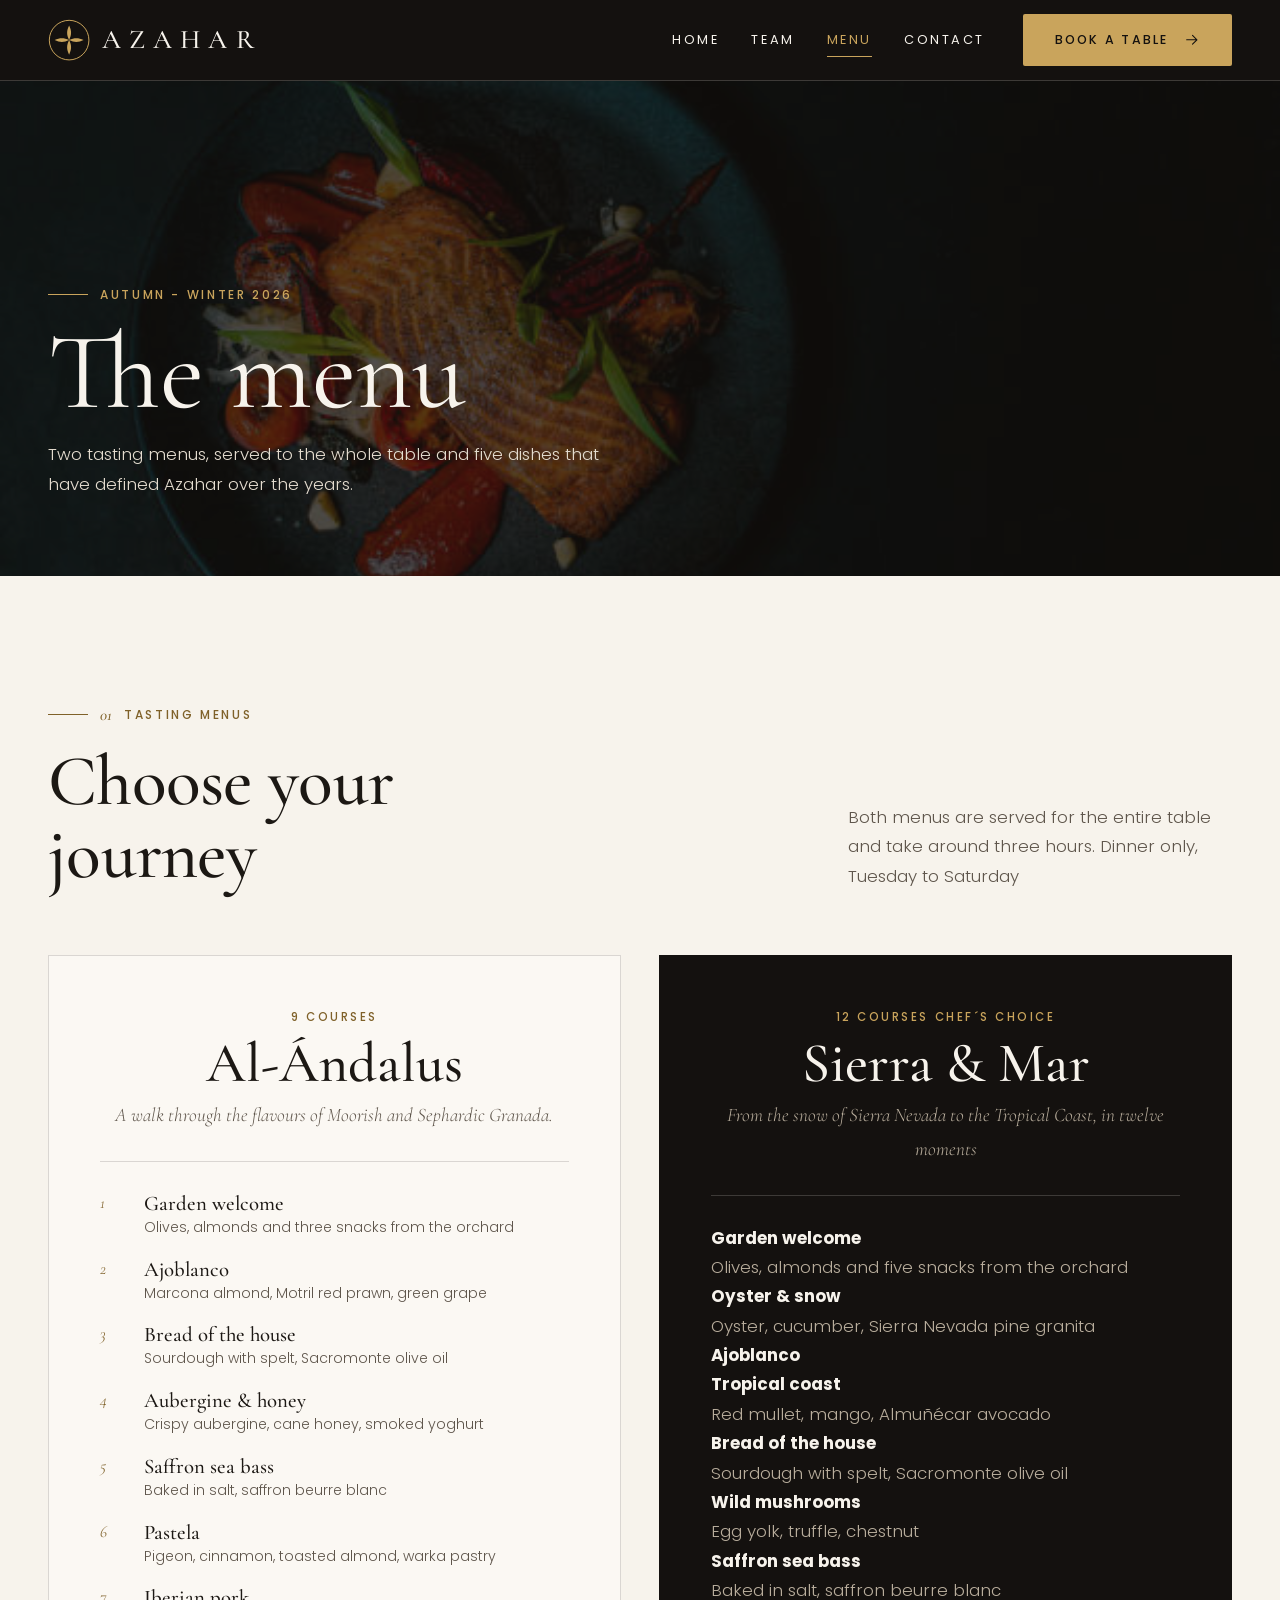
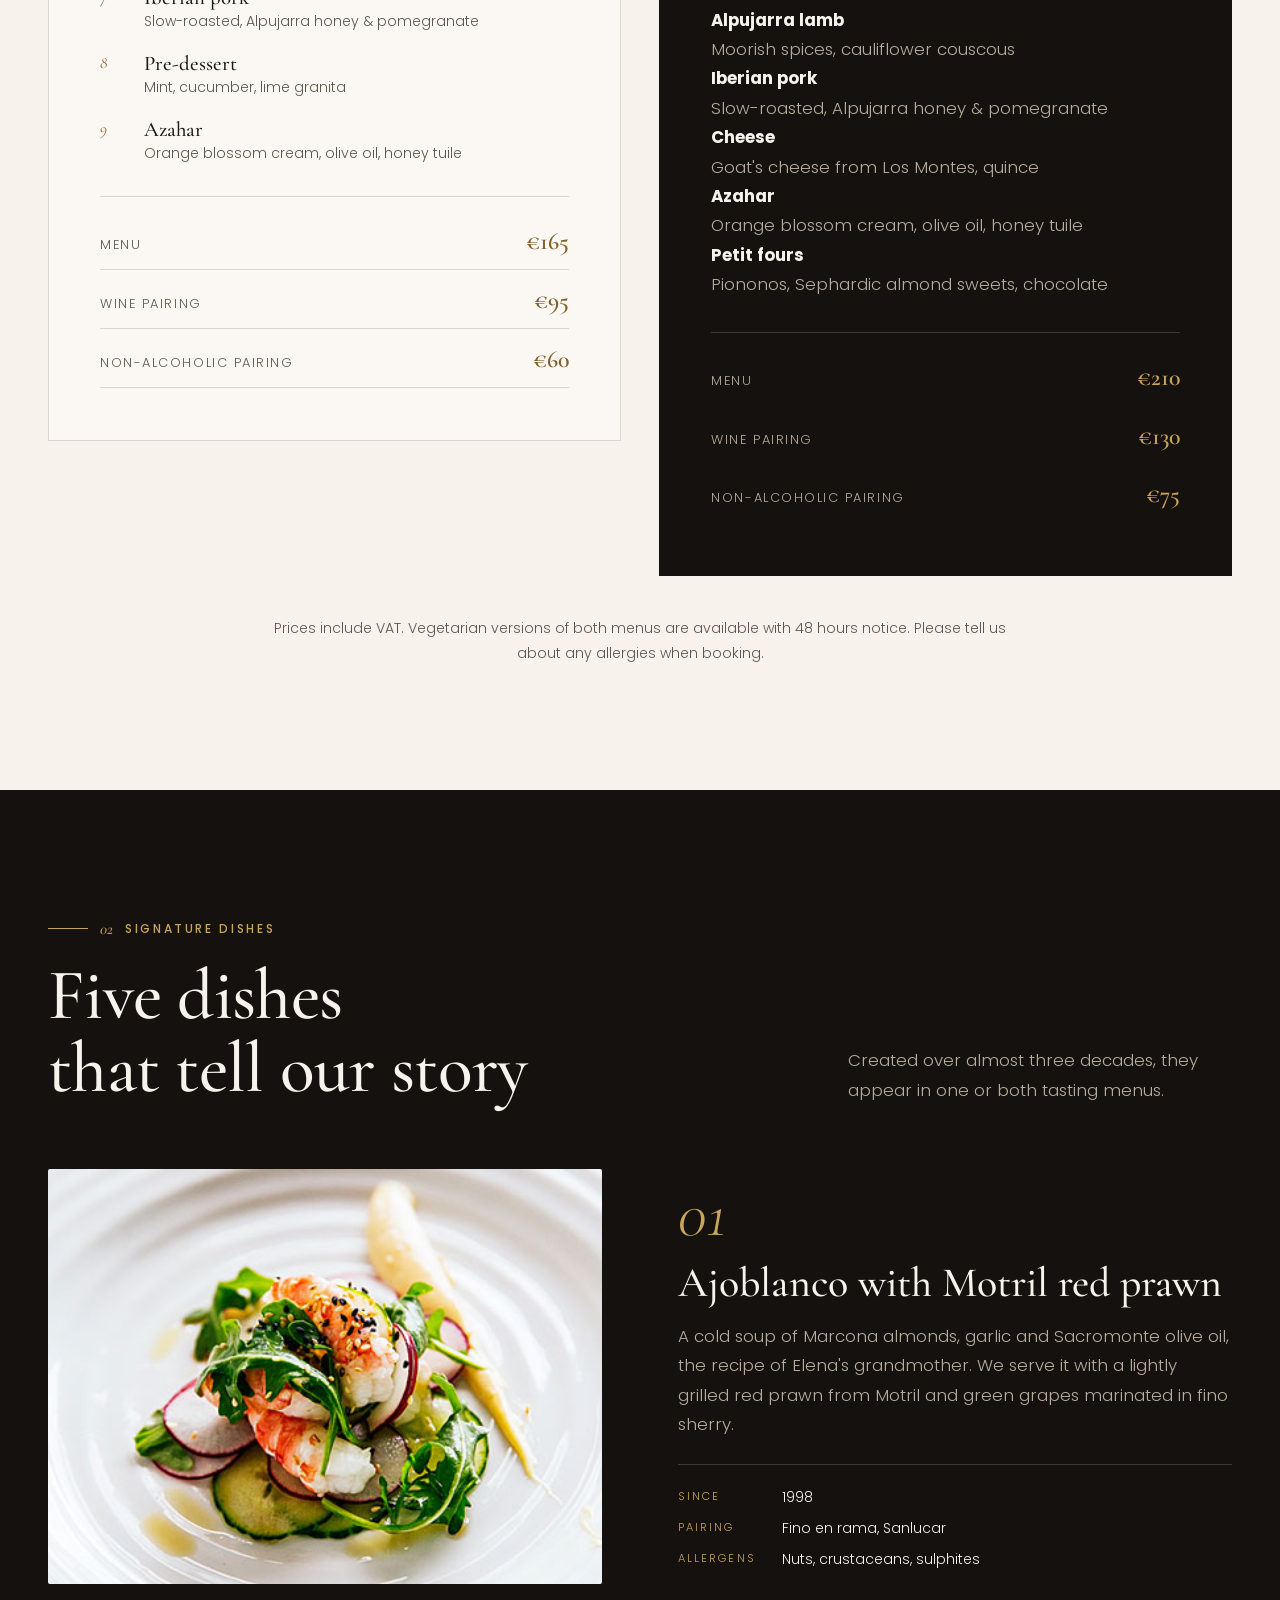
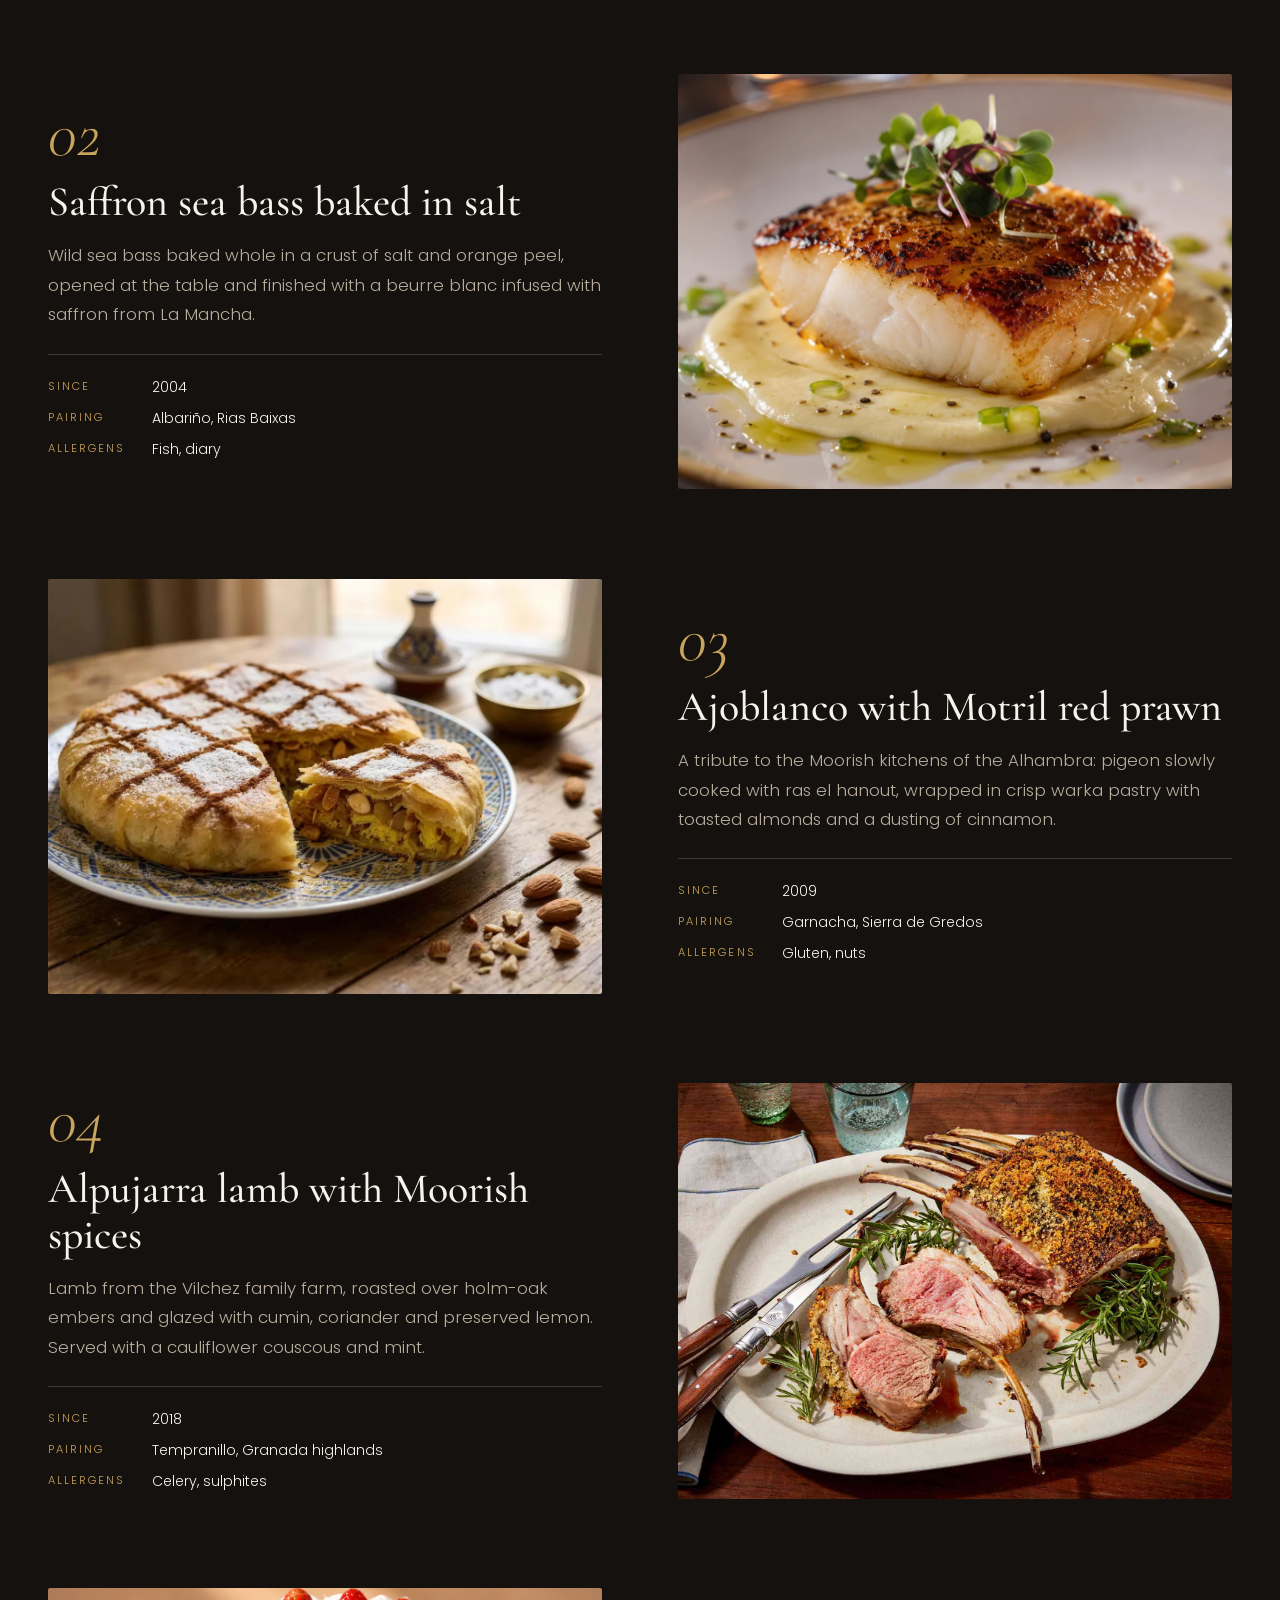
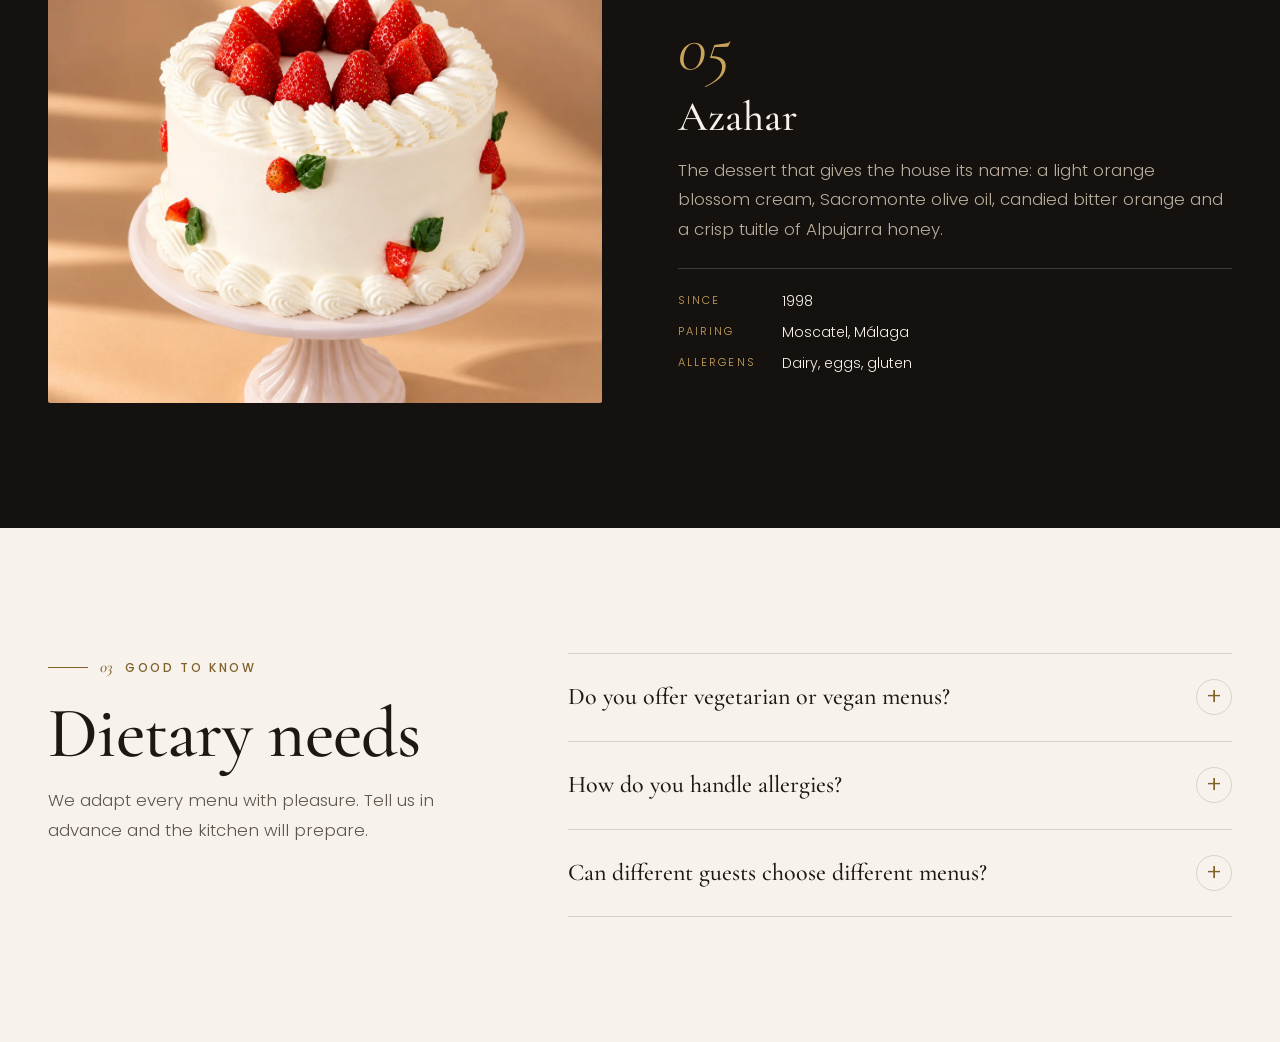
==== menu.html @ e4d2f85a "Sigo con el menu" ====
<!DOCTYPE html>
<html lang="en">

<head>
    <meta charset="UTF-8">
    <meta name="viewport" content="width=device-width, initial-scale=1.0, viewport-fit=cover">
    <meta name="description"
        content="Discover the two tasting menus and five signature dishes of Azahar, fine dining restaurant in Granada.">
    <meta name="author" content="Nacho">
    <title>Tasting Menus · Azahar Fine Dining</title>
    <link rel="stylesheet" href="css/style.css">
    <link rel="icon" href="img/favicon.svg" type="image/svg+xml">
    <script src="js/burguer.js" defer></script>
</head>

<body>
    <a href="#main-content" class="skip-link">Skip to content</a>

    <header class="header">
        <div class="container header-content">
            <a href="index.html" class="logo" aria-label="Azahar - Home">
                <svg class="logo-icon" viewBox="0 0 64 64" aria-hidden="true" focusable="false">
                    <circle cx="32" cy="32" r="30" fill="none" stroke="currentColor" stroke-width="1.5" />
                    <path
                        d="M32 10c4 8 4 14 0 22-4-8-4-14 0-22Zm0 44c-4-8-4-14 0-22 4 8 4 14 0 22ZM10 32c8-4 14-4 22 0-8 4-14 4-22 0Zm44 0c-8 4-14 4-22 0 8-4 14-4 22 0Z"
                        fill="currentColor" />
                </svg>
                <span class="logo-text">Azahar</span>
            </a>

            <!-- Menú hamburguesa: el JS (burguer.js, de la práctica Visual Poetry) solo
                 alterna la clase "menu-open" en el <body> y actualiza aria-expanded.
                 Toda la animación la hace el CSS. -->
            <button class="menu-button" id="nav-icon" type="button" aria-expanded="false"
                aria-controls="primary-navigation" aria-label="Open menu">
                <span class="menu-line"></span>
                <span class="menu-line"></span>
                <span class="menu-line"></span>
            </button>

            <nav class="main-nav" id="primary-navigation" aria-label="Primary">
                <ul class="main-nav-list">
                    <li><a href="index.html" class="nav-link" data-replace="Home"><span>Home</span></a></li>
                    <li><a href="team.html" class="nav-link" data-replace="Team"><span>Team</span></a></li>
                    <li><a href="menu.html" class="nav-link" data-replace="Menu"
                            aria-current="page"><span>Menu</span></a></li>
                    <li><a href="contact.html" class="nav-link" data-replace="Contact"><span>Contact</span></a></li>
                </ul>
                <a href="contact.html#reservation" class="button gold-button nav-book-button">
                    <span>Book a table</span>
                    <svg viewBox="0 0 24 24" fill="none" aria-hidden="true">
                        <path d="M5 12h14M13 6l6 6-6 6" stroke="currentColor" stroke-width="1.5" stroke-linecap="round"
                            stroke-linejoin="round" />
                    </svg>
                </a>
                <p class="nav-info">Albaicín · Granada · Since 1998</p>
            </nav>
        </div>
    </header>

    <main id="main-content">
        <section class="page-top" aria-labelledby="page-title">
            <img class="page-top-photo" src="img/menu-hero.jpg" width="1920" height="900">
            <div class="container page-top-text">
                <p class="small-title small-title-light">Autumn - Winter 2026</p>
                <h1 class="page-top-title" id="page-title">The menu</h1>
                <p class="page-top-intro">Two tasting menus, served to the whole table and five dishes that have defined
                    Azahar over the years.</p>
            </div>
        </section>

        <section class="section tasting" aria-labelledby="tasting-title">
            <div class="container">
                <header class="section-header">
                    <p class="small-title"><span>01</span>Tasting menus</p>
                    <h2 class="section-title" id="tasting-title">Choose your<br>journey</h2>
                    <p class="section-text">Both menus are served for the entire table and take around three hours.
                        Dinner only, Tuesday to Saturday</p>
                </header>

                <div class="tasting-menus">
                    <!-- Menú 1 -->
                    <article class="menu-card" aria-labelledby="menu-1-title">
                        <header class="menu-card-header">
                            <p class="menu-card-courses">9 courses</p>
                            <h3 class="menu-card-title" id="menu-1-title">Al-Ándalus</h3>
                            <p class="menu-card-intro">A walk through the flavours of Moorish and Sephardic
                                Granada.</p>
                        </header>

                        <ol class="course-list">
                            <li class="course">
                                <h4>Garden welcome</h4>
                                <p>Olives, almonds and three snacks from the orchard</p>
                            </li>
                            <li class="course">
                                <h4>Ajoblanco</h4>
                                <p>Marcona almond, Motril red prawn, green grape</p>
                            </li>
                            <li class="course">
                                <h4>Bread of the house</h4>
                                <p>Sourdough with spelt, Sacromonte olive oil</p>
                            </li>
                            <li class="course">
                                <h4>Aubergine &amp; honey</h4>
                                <p>Crispy aubergine, cane honey, smoked yoghurt</p>
                            </li>
                            <li class="course">
                                <h4>Saffron sea bass</h4>
                                <p>Baked in salt, saffron beurre blanc</p>
                            </li>
                            <li class="course">
                                <h4>Pastela</h4>
                                <p>Pigeon, cinnamon, toasted almond, warka pastry</p>
                            </li>
                            <li class="course">
                                <h4>Iberian pork</h4>
                                <p>Slow-roasted, Alpujarra honey &amp; pomegranate</p>
                            </li>
                            <li class="course">
                                <h4>Pre-dessert</h4>
                                <p>Mint, cucumber, lime granita</p>
                            </li>
                            <li class="course">
                                <h4>Azahar</h4>
                                <p>Orange blossom cream, olive oil, honey tuile</p>
                            </li>
                        </ol>

                        <dl class="prices">
                            <div class="price">
                                <dt>Menu</dt>
                                <dd>€165</dd>
                            </div>
                            <div class="price">
                                <dt>Wine pairing</dt>
                                <dd>€95</dd>
                            </div>
                            <div class="price">
                                <dt>Non-alcoholic pairing</dt>
                                <dd>€60</dd>
                            </div>
                        </dl>
                    </article>

                    <article class="menu-card menu-card-dark" aria-labelledby="menu-2-title">
                        <header class="menu-card-header">
                            <p class="menu-card-courses">12 courses <span>Chef´s choice</span></p>
                            <h3 class="menu-card-title" id="menu-2-title">Sierra & Mar</h3>
                            <p class="menu-card-intro">From the snow of Sierra Nevada to the Tropical Coast, in twelve
                                moments</p>
                        </header>

                        <ol>
                            <li class="course">
                                <h4>Garden welcome</h4>
                                <p>Olives, almonds and five snacks from the orchard</p>
                            </li>
                            <li class="course">
                                <h4>Oyster &amp; snow</h4>
                                <p>Oyster, cucumber, Sierra Nevada pine granita</p>
                            </li>
                            <li class="course">
                                <h4>Ajoblanco</h4>
                                <p></p>
                            </li>
                            <li class="course">
                                <h4>Tropical coast</h4>
                                <p>Red mullet, mango, Almuñécar avocado</p>
                            </li>
                            <li class="course">
                                <h4>Bread of the house</h4>
                                <p>Sourdough with spelt, Sacromonte olive oil</p>
                            </li>
                            <li class="course">
                                <h4>Wild mushrooms</h4>
                                <p>Egg yolk, truffle, chestnut</p>
                            </li>
                            <li class="course">
                                <h4>Saffron sea bass</h4>
                                <p>Baked in salt, saffron beurre blanc</p>
                            </li>
                            <li class="course">
                                <h4>Alpujarra lamb</h4>
                                <p>Moorish spices, cauliflower couscous</p>
                            </li>
                            <li class="course">
                                <h4>Iberian pork</h4>
                                <p>Slow-roasted, Alpujarra honey &amp; pomegranate</p>
                            </li>
                            <li class="course">
                                <h4>Cheese</h4>
                                <p>Goat's cheese from Los Montes, quince</p>
                            </li>
                            <li class="course">
                                <h4>Azahar</h4>
                                <p>Orange blossom cream, olive oil, honey tuile</p>
                            </li>
                            <li class="course">
                                <h4>Petit fours</h4>
                                <p>Piononos, Sephardic almond sweets, chocolate</p>
                            </li>
                        </ol>

                        <dl class="prices">
                            <div class="price">
                                <dt>Menu</dt>
                                <dd>€210</dd>
                            </div>
                            <div class="price">
                                <dt>Wine pairing</dt>
                                <dd>€130</dd>
                            </div>
                            <div class="price">
                                <dt>Non-alcoholic pairing</dt>
                                <dd>€75</dd>
                            </div>
                        </dl>
                    </article>
                </div>

                <p class="note">Prices include VAT. Vegetarian versions of both menus are available with 48 hours
                    notice. Please tell us about any allergies when booking.</p>
            </div>
        </section>

        <section class="section dark-section signature-dishes" aria-labelledby="signature-title">
            <div class="container">
                <header class="section-header">
                    <p class="small-title small-title-light"><span>02</span>Signature dishes</p>
                    <h2 class="section-title" id="signature-title">Five dishes<br>that tell our story</h2>
                    <p class="section-text">Created over almost three decades, they appear in one or both tasting menus.
                    </p>
                </header>

                <ol class="dish-list">
                    <li class="dish">
                        <figure class="dish-photo photo">
                            <img src="img/dish-1.jpg">
                        </figure>
                        <div class="dish-text">
                            <span class="dish-number" aria-hidden="true">01</span>
                            <h3 class="dish-name">Ajoblanco with Motril red prawn</h3>
                            <p>A cold soup of Marcona almonds, garlic and Sacromonte olive oil, the recipe of Elena's
                                grandmother. We serve it with a lightly grilled red prawn from Motril and green grapes
                                marinated in fino sherry.</p>
                            <dl class="dish-info">
                                <div>
                                    <dt>Since</dt>
                                    <dd>1998</dd>
                                </div>
                                <div>
                                    <dt>Pairing</dt>
                                    <dd>Fino en rama, Sanlucar</dd>
                                </div>
                                <div>
                                    <dt>Allergens</dt>
                                    <dd>Nuts, crustaceans, sulphites</dd>
                                </div>
                            </dl>
                        </div>
                    </li>

                    <li class="dish">
                        <figure class="dish-photo photo">
                            <img src="img/dish-2.jpg">
                        </figure>
                        <div class="dish-text">
                            <span class="dish-number" aria-hidden="true">02</span>
                            <h3 class="dish-name">Saffron sea bass baked in salt</h3>
                            <p>Wild sea bass baked whole in a crust of salt and orange peel, opened at the table and
                                finished with a beurre blanc infused with saffron from La Mancha.</p>
                            <dl class="dish-info">
                                <div>
                                    <dt>Since</dt>
                                    <dd>2004</dd>
                                </div>
                                <div>
                                    <dt>Pairing</dt>
                                    <dd>Albariño, Rias Baixas</dd>
                                </div>
                                <div>
                                    <dt>Allergens</dt>
                                    <dd>Fish, diary</dd>
                                </div>
                            </dl>
                        </div>
                    </li>

                    <li class="dish">
                        <figure class="dish-photo photo">
                            <img src="img/dish-3.jpg">
                        </figure>
                        <div class="dish-text">
                            <span class="dish-number" aria-hidden="true">03</span>
                            <h3 class="dish-name">Ajoblanco with Motril red prawn</h3>
                            <p>A tribute to the Moorish kitchens of the Alhambra: pigeon slowly cooked with ras el
                                hanout, wrapped in crisp warka pastry with toasted almonds and a dusting of cinnamon.
                            </p>
                            <dl class="dish-info">
                                <div>
                                    <dt>Since</dt>
                                    <dd>2009</dd>
                                </div>
                                <div>
                                    <dt>Pairing</dt>
                                    <dd>Garnacha, Sierra de Gredos</dd>
                                </div>
                                <div>
                                    <dt>Allergens</dt>
                                    <dd>Gluten, nuts</dd>
                                </div>
                            </dl>
                        </div>
                    </li>

                    <li class="dish">
                        <figure class="dish-photo photo">
                            <img src="img/dish-4.jpg">
                        </figure>
                        <div class="dish-text">
                            <span class="dish-number" aria-hidden="true">04</span>
                            <h3 class="dish-name">Alpujarra lamb with Moorish spices</h3>
                            <p>Lamb from the Vilchez family farm, roasted over holm-oak embers and glazed with cumin,
                                coriander and preserved lemon. Served with a cauliflower couscous and mint.</p>
                            <dl class="dish-info">
                                <div>
                                    <dt>Since</dt>
                                    <dd>2018</dd>
                                </div>
                                <div>
                                    <dt>Pairing</dt>
                                    <dd>Tempranillo, Granada highlands</dd>
                                </div>
                                <div>
                                    <dt>Allergens</dt>
                                    <dd>Celery, sulphites</dd>
                                </div>
                            </dl>
                        </div>
                    </li>

                    <li class="dish">
                        <figure class="dish-photo photo">
                            <img src="img/dish-5.jpg">
                        </figure>
                        <div class="dish-text">
                            <span class="dish-number" aria-hidden="true">05</span>
                            <h3 class="dish-name">Azahar</h3>
                            <p>The dessert that gives the house its name: a light orange blossom cream, Sacromonte olive
                                oil, candied bitter orange and a crisp tuitle of Alpujarra honey.</p>
                            <dl class="dish-info">
                                <div>
                                    <dt>Since</dt>
                                    <dd>1998</dd>
                                </div>
                                <div>
                                    <dt>Pairing</dt>
                                    <dd>Moscatel, Málaga</dd>
                                </div>
                                <div>
                                    <dt>Allergens</dt>
                                    <dd>Dairy, eggs, gluten</dd>
                                </div>
                            </dl>
                        </div>
                    </li>
                </ol>
            </div>
        </section>

        <section class="section faq-section" aria-labelledby="faq-title">
            <div class="container faq">
                <div class="faq-intro">
                    <p class="small-title"><span>03</span> Good to know</p>
                    <h2 class="section-title" id="faq-title">Dietary needs</h2>
                    <p>We adapt every menu with pleasure. Tell us in advance and the kitchen will prepare.</p>
                </div>

                <div class="faq-list">
                    <details class="faq-item" name="faq-menu">
                        <summary>Do you offer vegetarian or vegan menus?</summary>
                        <p>Yes. Both tasting menus have a vegetarian version, and a vegan version of Al-Ándalus is
                            available. Please let us know at least 48 hours before your visit.</p>
                    </details>
                    <details class="faq-item" name="faq-menu">
                        <summary>How do you handle allergies?</summary>
                        <p>Every dish is listed with its allergens following EU Regulation 1169/2011. Tell us about any
                            allergy in the reservation form and your waiter will confirm it at the table.</p>
                    </details>
                    <details class="faq-item" name="faq-menu">
                        <summary>Can different guests choose different menus?</summary>
                        <p>To keep the rhythm of the evening, the same tasting menu is served to the whole table.
                            Pairings can be chosen individually.</p>
                    </details>
                </div>
            </div>
        </section>
    </main>
</body>

</html>
---- css/style.css ----
@import url("https://fonts.googleapis.com/css2?family=Cormorant+Garamond:ital,wght@0,400;0,500;0,600;1,400;1,500&family=Pinyon+Script&family=Poppins:wght@300;400;500;600&display=swap");

/* ---------------------------------- MINI RESET ---------------------------------- */

*,
*::before,
*::after {
    box-sizing: border-box;
}

h1,
h2,
h3,
h4,
p,
blockquote,
figure,
dl,
dd,
fieldset {
    margin: 0;
}

ul,
ol {
    margin: 0;
    padding: 0;
    list-style: none;
}

img {
    display: block;
    max-width: 100%;
    height: auto;
}

button,
input,
select,
textarea {
    font: inherit;
    color: inherit;
}

/* ---------------------------------- CUSTOM PROPERTIES ---------------------------------- */

:root {
    --ink: #14110f;
    --ink-2: #1e1a17;
    --ivory: #f7f3ec;
    --paper: #efe7da;
    --text: #1c1814;

    --muted: #5f564c;
    --muted-light: #b8ad9c;
    --gold: #c9a45c;
    --gold-deep: #7f6129;
    --line: rgba(28, 24, 20, 0.15);
    --line-light: rgba(247, 243, 236, 0.18);

    --font-display: "Cormorant Garamond", "Times New Roman", serif;
    --font-body: "Poppins", "Helvetica", Arial, sans-serif;
    --font-script: "Pinyon Script", serif;

    --container: 1320px;
    --gutter: clamp(1.25rem, 4vw, 3rem);
    --section-space: clamp(4.5rem, 3rem + 6vw, 9rem);
    --radius: 2px;
    --header-h: 5rem;

    @media (max-width: 640px) {
        --header-h: 4.25rem;
    }
}

/* ---------------------------------- ACCESIBILIDAD ---------------------------------- */

::selection {
    background: var(--gold);
    color: var(--ink);
}

/* Indicador de foco visible para teclado (WCAG 2.4.7) */
:where(a, button, input, select, textarea, summary, label, [tabindex]):focus-visible {
    outline: 2px solid var(--gold);
    outline-offset: 4px;
}

.skip-link {
    position: fixed;
    top: 0.75rem;
    left: 0.75rem;
    z-index: 10000;
    padding: 1rem 1.25rem;
    background: var(--gold);
    color: var(--ink);
    font-size: 0.8rem;
    font-weight: 600;
    letter-spacing: 0.1em;
    text-transform: uppercase;
    text-decoration: none;
    transform: translateY(-200%);
    transition: transform 0.2s ease;

    &:focus {
        transform: translateY(0);
    }
}

/* ---------------------------------- ESTILOS GENERALES ---------------------------------- */

html {
    text-size-adjust: 100%;
}

body {
    margin: 0;
    overflow-x: clip;
    background: var(--ivory);
    color: var(--text);
    font-family: var(--font-body);
    font-size: clamp(0.95rem, 0.9rem + 0.2vw, 1.05rem);
    font-weight: 300;
    line-height: 1.75;
    -webkit-font-smoothing: antialiased;
    text-rendering: optimizeLegibility;
}

a {
    color: inherit;
}

strong {
    font-weight: 500;
}

.container {
    width: min(calc(100% - (var(--gutter) * 2)), var(--container));
    margin-inline: auto;
}

.big-text {
    font-family: var(--font-display);
    font-size: clamp(1.35rem, 1.1rem + 0.8vw, 1.75rem);
    font-weight: 500;
    line-height: 1.4;
}

.signature {
    font-family: var(--font-script);
    font-size: clamp(2.25rem, 1.8rem + 1.5vw, 3.25rem);
    font-weight: 400;
    line-height: 1;
    letter-spacing: 0;
    text-transform: none;
    color: var(--gold-deep);
}

/* --- Secciones --- */

.section {
    padding-block: var(--section-space);
}

.dark-section {
    background: var(--ink);
    color: var(--ivory);

    .signature {
        color: var(--gold);
    }
}

.beige-section {
    background: var(--paper);
}

.section-header {
    display: grid;
    grid-template-columns: minmax(0, 1fr) minmax(14rem, 24rem);
    align-items: end;
    gap: 1rem clamp(2rem, 5vw, 6rem);
    margin-bottom: clamp(2.5rem, 2rem + 2.5vw, 4.5rem);

    .small-title {
        grid-column: 1 / -1;
    }

    @media (max-width: 760px) {
        grid-template-columns: 1fr;
    }
}

.section-header-simple {
    grid-template-columns: 1fr;
    margin-bottom: 2rem;
}

.small-title {
    display: flex;
    align-items: center;
    gap: 0.75rem;
    color: var(--gold-deep);
    font-size: 0.75rem;
    font-weight: 500;
    letter-spacing: 0.22em;
    text-transform: uppercase;

    span {
        font-family: var(--font-display);
        font-size: 1rem;
        font-style: italic;
        letter-spacing: 0;
    }

    &::before {
        content: "";
        width: 2.5rem;
        height: 1px;
        background: var(--gold-deep);
    }
}

.small-title-light {
    color: var(--gold);

    &::before {
        background: var(--gold);
    }
}

.section-title {
    font-family: var(--font-display);
    font-size: clamp(2.5rem, 1.6rem + 3.6vw, 5rem);
    font-weight: 500;
    line-height: 1.02;
    letter-spacing: -0.01em;
}

.section-text {
    color: var(--muted);

    .dark-section & {
        color: var(--muted-light);
    }
}

.button {
    position: relative;
    z-index: 0;
    display: inline-flex;
    align-items: center;
    justify-content: center;
    gap: 0.9rem;
    min-height: 3.25rem;
    /* área táctil cómoda (≥ 44px) */
    padding: 0.85rem 1.9rem;
    overflow: hidden;
    border: 1px solid transparent;
    border-radius: var(--radius);
    cursor: pointer;
    font-size: 0.78rem;
    font-weight: 500;
    letter-spacing: 0.18em;
    text-decoration: none;
    text-transform: uppercase;
    transition:
        color 0.35s ease,
        border-color 0.35s ease,
        transform 0.35s ease;

    svg {
        width: 1.1rem;
        height: 1.1rem;
        flex: 0 0 auto;
        transition: transform 0.35s ease;
    }

    &::before {
        content: "";
        position: absolute;
        inset: 0;
        z-index: -1;
        transform: translateY(101%);
        transition: transform 0.4s ease-in-out;
    }

    &:hover,
    &:focus-visible {
        &::before {
            transform: translateY(0);
        }

        svg {
            transform: translateX(0.3rem);
        }
    }
}

.gold-button {
    background: var(--gold);
    color: var(--ink);

    &::before {
        background: var(--ivory);
    }
}

.outline-button {
    border-color: rgba(247, 243, 236, 0.6);
    color: var(--ivory);

    &::before {
        background: var(--ivory);
    }

    &:hover,
    &:focus-visible {
        color: var(--ink);
    }
}

/* Enlace de texto con flecha */
.text-link {
    display: inline-flex;
    align-items: center;
    gap: 0.6rem;
    width: fit-content;
    padding-bottom: 0.35rem;
    border-bottom: 1px solid var(--line);
    font-size: 0.75rem;
    font-weight: 500;
    letter-spacing: 0.18em;
    text-decoration: none;
    text-transform: uppercase;
    transition: border-color 0.3s ease, color 0.3s ease;

    svg {
        width: 1rem;
        height: 1rem;
        transition: transform 0.3s ease;
    }

    &:hover,
    &:focus-visible {
        border-color: var(--gold);
        color: var(--gold-deep);

        svg {
            transform: translateX(4px);
        }
    }
}

/* Marco de imagen con etiqueta */
.photo {
    position: relative;

    img {
        width: 100%;
        height: 100%;
        object-fit: cover;
        border-radius: var(--radius);
    }
}

.photo-gold-frame {
    &::before {
        content: "";
        position: absolute;
        inset: 1.25rem -1.25rem -1.25rem 1.25rem;
        z-index: -1;
        border: 1px solid var(--gold);
    }

    @media (max-width: 640px) {
        &::before {
            inset: 0.75rem -0.75rem -0.75rem 0.75rem;
        }
    }
}

.photo-label {
    position: absolute;
    left: 1rem;
    bottom: 1rem;
    padding: 0.4rem 0.8rem;
    background: rgba(20, 17, 15, 0.85);
    color: var(--ivory);
    font-size: 0.7rem;
    letter-spacing: 0.12em;
    text-transform: uppercase;
}

/* Redes sociales */
.social-list {
    display: flex;
    gap: 0.6rem;

    a {
        display: flex;
        align-items: center;
        justify-content: center;
        width: 2.75rem;
        height: 2.75rem;
        border: 1px solid var(--line-light);
        border-radius: 50%;
        font-size: 0.75rem;
        text-decoration: none;
        transition: background 0.3s ease, color 0.3s ease, border-color 0.3s ease;

        &:hover,
        &:focus-visible {
            background: var(--gold);
            border-color: var(--gold);
            color: var(--ink);
        }
    }
}

/* ======================================================================
   HEADER + NAVEGACIÓN
   ====================================================================== */

.header {
    position: sticky;
    top: 0;
    z-index: 100;
    background: var(--ink);
    color: var(--ivory);
    border-bottom: 1px solid var(--line-light);

    .header-content {
        display: flex;
        align-items: center;
        justify-content: space-between;
        gap: 2rem;
        min-height: var(--header-h);
    }
}

.logo {
    position: relative;
    z-index: 3;
    /* queda por encima del menú móvil abierto */
    display: inline-flex;
    align-items: center;
    gap: 0.75rem;
    color: var(--gold);
    text-decoration: none;

    .logo-icon {
        width: clamp(2.25rem, 2rem + 0.8vw, 2.75rem);
        height: auto;
        transition: transform 0.6s ease-in-out;
    }

    .logo-text {
        font-family: var(--font-display);
        font-size: clamp(1.4rem, 1.2rem + 0.6vw, 1.75rem);
        font-weight: 500;
        letter-spacing: 0.3em;
        text-transform: uppercase;
        color: var(--ivory);
    }

    &:hover .logo-icon {
        transform: rotate(45deg);
    }
}

.main-nav {
    display: flex;
    align-items: center;
    gap: clamp(1.5rem, 3vw, 3rem);

    .main-nav-list {
        display: flex;
        gap: clamp(1.25rem, 2.5vw, 2.5rem);
    }

    .nav-info {
        display: none;
    }
}

.nav-link {
    position: relative;
    display: block;
    overflow: hidden;
    padding-block: 0.35rem;
    font-size: 0.8rem;
    font-weight: 400;
    letter-spacing: 0.2em;
    text-decoration: none;
    text-transform: uppercase;
    white-space: nowrap;

    span {
        display: inline-block;
        transition: transform 0.45s ease-in-out;
    }

    /* subrayado dorado */
    &::before {
        content: "";
        position: absolute;
        inset: auto 0 0 0;
        height: 1px;
        background: var(--gold);
        transform: scaleX(0);
        transform-origin: right;
        transition: transform 0.35s ease-in-out;
    }

    &::after {
        content: attr(data-replace);
        position: absolute;
        inset: 0;
        display: flex;
        align-items: center;
        color: var(--gold);
        transform: translateX(200%);
        transition: transform 0.45s ease-in-out;
    }

    &:hover,
    &:focus-visible {
        &::before {
            transform: scaleX(1);
            transform-origin: left;
        }

        &::after {
            transform: translateX(0);
        }

        span {
            transform: translateX(-200%);
        }
    }

    &[aria-current="page"] {
        color: var(--gold);

        &::before {
            transform: scaleX(1);
        }
    }
}

.menu-button {
    position: relative;
    z-index: 3;
    display: none;
    /* en escritorio no se ve */
    flex-shrink: 0;
    width: 3rem;
    height: 3rem;
    padding: 0;
    border: 0;
    background: transparent;
    cursor: pointer;

    .menu-line {
        position: absolute;
        left: 50%;
        height: 1.5px;
        background: var(--ivory);
        transform: translateX(-50%);
        transition: 0.35s ease-in-out;

        &:nth-child(1) {
            top: 16px;
            width: 1.75rem;
        }

        &:nth-child(2) {
            top: 23px;
            width: 1.75rem;
        }

        &:nth-child(3) {
            top: 30px;
            width: 1.1rem;
            width: 1.75rem;
        }
    }
}

@media (max-width: 900px) {
    .menu-button {
        display: block;
    }

    /* Hamburguesa → X cuando el menú está abierto */
    body.menu-open .menu-button .menu-line {
        &:nth-child(1) {
            top: 23px;
            transform: translateX(-50%) rotate(45deg);
        }

        &:nth-child(2) {
            opacity: 0;
        }

        &:nth-child(3) {
            top: 23px;
            width: 1.75rem;
            margin-left: 0;
            transform: translateX(-50%) rotate(-45deg);
        }
    }

    .main-nav {
        position: fixed;
        inset: 0;
        z-index: 2;
        flex-direction: column;
        align-items: flex-start;
        justify-content: center;
        gap: 2.5rem;
        height: 100vh;
        height: 100dvh;
        padding: 7rem 1.5rem 2rem;
        overflow-y: auto;
        background: var(--ink);
        visibility: hidden;
        /* además lo saca del orden de tabulación */
        opacity: 0;
        transform: translateX(100%);
        transition:
            opacity 0.4s ease,
            transform 0.6s ease-in-out,
            visibility 0s linear 0.6s;

        .main-nav-list {
            flex-direction: column;
            gap: 0.5rem;
            width: 100%;
            counter-reset: nav-link;
            /* contador para numerar los enlaces */

            li {
                display: flex;
                align-items: baseline;
                gap: 1.25rem;
                padding-bottom: 0.5rem;
                border-bottom: 1px solid var(--line-light);

                &::before {
                    counter-increment: nav-link;
                    content: "0" counter(nav-link);
                    color: var(--gold);
                    font-family: var(--font-display);
                    font-style: italic;
                }
            }
        }

        .nav-link {
            font-family: var(--font-display);
            font-size: clamp(2.25rem, 1.5rem + 4vw, 3.5rem);
            letter-spacing: 0.04em;
            text-transform: none;
        }

        .nav-info {
            display: block;
            color: var(--muted-light);
            font-size: 0.75rem;
            letter-spacing: 0.2em;
            text-transform: uppercase;
        }
    }

    body.menu-open .main-nav {
        visibility: visible;
        opacity: 1;
        transform: translateX(0);
        transition:
            opacity 0.4s ease,
            transform 0.6s ease-in-out;
    }

    /* bloqueamos el scroll de la página mientras el menú está abierto */
    body.menu-open {
        overflow: hidden;
    }
}

/* ======================================================================
   HOME · HERO
   ====================================================================== */

.hero {
    position: relative;
    display: grid;
    grid-template-rows: 1fr auto;
    min-height: clamp(36rem, calc(100svh - var(--header-h)), 60rem);
    color: var(--ivory);
    background: var(--ink);
    z-index: 0;

    .hero-photo {
        position: absolute;
        inset: 0;
        z-index: -2;
        width: 100%;
        height: 100%;
        object-fit: cover;
    }

    &::before {
        content: "";
        position: absolute;
        inset: 0;
        z-index: -1;
        background: rgba(20, 17, 15, 0.7);
    }

    .hero-text {
        align-self: center;
        padding-block: clamp(4rem, 8vw, 7rem);
    }

    .hero-title {
        margin-top: 1.25rem;
        margin-bottom: 1.5rem;
        font-family: var(--font-display);
        font-size: clamp(4.5rem, 2rem + 11vw, 12rem);
        font-weight: 400;
        line-height: 0.9;
        letter-spacing: 0.06em;
        text-transform: uppercase;
    }

    .hero-intro {
        max-width: 34rem;
        margin-bottom: 2.5rem;
        color: #e4dccf;
        font-size: clamp(1rem, 0.95rem + 0.3vw, 1.15rem);
    }

    .hero-buttons {
        display: flex;
        gap: 1rem;

        @media (max-width: 640px) {
            flex-direction: column;
            align-items: flex-start;
        }
    }

    .hero-facts {
        display: grid;
        grid-template-columns: repeat(3, minmax(0, 1fr));
        border-top: 1px solid var(--line-light);

        li {
            padding: 1.5rem 1rem 1.75rem 0;
            color: var(--muted-light);
            font-size: 0.8rem;
            letter-spacing: 0.15em;
            text-transform: uppercase;

            +li {
                padding-left: 1.5rem;
                border-left: 1px solid var(--line-light);
            }
        }

        strong {
            display: block;
            color: var(--gold);
            font-family: var(--font-display);
            font-size: clamp(1.5rem, 1.2rem + 1vw, 2.25rem);
            font-weight: 500;
            letter-spacing: 0;
            text-transform: none;
        }

        @media (max-width: 640px) {
            grid-template-columns: 1fr;

            li,
            li+li {
                display: flex;
                align-items: baseline;
                gap: 1rem;
                padding: 0.9rem 0;
                border-left: 0;
                border-top: 1px solid var(--line-light);
            }

            li:first-child {
                border-top: 0;
            }
        }
    }
}

/* ======================================================================
   HOME · ESSENCE
   ====================================================================== */

.essence-content {
    display: grid;
    grid-template-columns: repeat(2, minmax(0, 1fr));
    align-items: center;
    gap: clamp(2.5rem, 6vw, 6rem);

    .essence-photo img {
        aspect-ratio: 4 / 3;
    }

    .essence-text {
        display: grid;
        gap: 1.5rem;
    }

    @media (max-width: 900px) {
        grid-template-columns: 1fr;
    }
}

.values {
    display: grid;
    grid-template-columns: repeat(3, minmax(0, 1fr));
    gap: 1.5rem;
    margin-top: 1rem;
    padding-top: 2rem;
    border-top: 1px solid var(--line);

    .value-number {
        color: var(--gold-deep);
        font-family: var(--font-display);
        font-size: 1.25rem;
        font-style: italic;
    }

    h3 {
        margin-top: 0.25rem;
        margin-bottom: 0.5rem;
        font-family: var(--font-display);
        font-size: 1.5rem;
        font-weight: 500;
    }

    p {
        color: var(--muted);
        font-size: 0.9rem;
        line-height: 1.6;
    }

    @media (max-width: 640px) {
        grid-template-columns: 1fr;
    }
}

/* ======================================================================
   HOME · STORY + TIMELINE
   ====================================================================== */

.story-content {
    display: grid;
    grid-template-columns: minmax(0, 5fr) minmax(0, 6fr);
    align-items: center;
    gap: clamp(3rem, 7vw, 7rem);

    .story-photo {
        z-index: 0;

        img {
            aspect-ratio: 4 / 5;
        }
    }

    .story-text>p {
        margin-bottom: 1.25rem;
        color: var(--muted-light);
    }

    @media (max-width: 900px) {
        grid-template-columns: 1fr;

        .story-photo {
            max-width: 30rem;
        }
    }
}

.timeline {
    display: grid;
    grid-template-columns: repeat(2, minmax(0, 1fr));
    gap: 1.75rem 2.5rem;
    margin-top: 2.5rem;

    .timeline-item {
        padding-left: 1.25rem;
        border-left: 1px solid var(--gold);

        p {
            color: var(--muted-light);
            font-size: 0.9rem;
            line-height: 1.6;
        }
    }

    .timeline-year {
        display: block;
        color: var(--gold);
        font-family: var(--font-display);
        font-size: 2rem;
        line-height: 1.2;
    }

    @media (max-width: 480px) {
        grid-template-columns: 1fr;
    }
}

/* ======================================================================
   HOME · SLIDER
   ====================================================================== */

.slider {
    position: relative;

    /* Radios ocultos visualmente (NO display:none) → siguen siendo accesibles con teclado */
    .slider-input {
        position: absolute;
        width: 1px;
        height: 1px;
        opacity: 0;
    }

    .slider-window {
        overflow: hidden;
        /* recorta la "cinta" para que solo se vea una foto */
        aspect-ratio: 16 / 8;
        border-radius: var(--radius);
        background: var(--ink);

        @media (max-width: 640px) {
            aspect-ratio: 4 / 5;
        }
    }

    .slider-strip {
        display: flex;
        height: 100%;
        transition: transform 0.8s ease-in-out;
    }

    .slide {
        position: relative;
        flex: 0 0 100%;
        /* cada foto ocupa todo el ancho del viewport */

        img {
            width: 100%;
            height: 100%;
            object-fit: cover;
        }
    }

    .slide-caption {
        position: absolute;
        inset: auto 0 0 0;
        padding: clamp(1.5rem, 4vw, 3rem);
        padding-right: 8rem;
        background: rgba(20, 17, 15, 0.75);
        color: var(--ivory);

        h3 {
            font-family: var(--font-display);
            font-size: clamp(1.75rem, 1.3rem + 1.5vw, 2.75rem);
            font-weight: 500;
        }

        p {
            color: #ded5c6;
            font-size: 0.9rem;
        }

        @media (max-width: 640px) {
            padding-right: 1.5rem;
        }
    }

    /* --- Flechas --- */
    .slider-arrows {
        position: absolute;
        inset: auto clamp(1rem, 3vw, 2.5rem) clamp(1.5rem, 4vw, 3rem) auto;
        display: flex;
        gap: 0.5rem;

        @media (max-width: 640px) {
            inset: 1rem 1rem auto auto;
        }
    }

    .slider-arrow {
        display: none;
        /* solo se ven las dos del estado actual */
        align-items: center;
        justify-content: center;
        width: 3rem;
        height: 3rem;
        border: 1px solid rgba(247, 243, 236, 0.5);
        border-radius: 50%;
        color: var(--ivory);
        cursor: pointer;
        user-select: none;
        transition: background 0.3s ease, color 0.3s ease, border-color 0.3s ease;

        &:hover {
            background: var(--gold);
            border-color: var(--gold);
            color: var(--ink);
        }
    }

    /* --- Puntos --- */
    .slider-dots {
        display: flex;
        justify-content: center;
        gap: 0.75rem;
        margin-top: 1.5rem;

        label {
            width: 2.5rem;
            height: 1.5rem;
            cursor: pointer;
            position: relative;

            &::before {
                content: "";
                position: absolute;
                inset: 50% 0 auto 0;
                height: 2px;
                background: var(--line);
                transition: background 0.3s ease;
            }

            &:hover::before {
                background: var(--muted);
            }
        }
    }
}

#house-2:checked~.slider-window .slider-strip {
    transform: translateX(-100%);
}

#house-3:checked~.slider-window .slider-strip {
    transform: translateX(-200%);
}

#house-4:checked~.slider-window .slider-strip {
    transform: translateX(-300%);
}

#house-1:checked~.slider-arrows [data-for="1"],
#house-2:checked~.slider-arrows [data-for="2"],
#house-3:checked~.slider-arrows [data-for="3"],
#house-4:checked~.slider-arrows [data-for="4"] {
    display: flex;
}

/* Punto activo */
#house-1:checked~.slider-dots label[for="house-1"],
#house-2:checked~.slider-dots label[for="house-2"],
#house-3:checked~.slider-dots label[for="house-3"],
#house-4:checked~.slider-dots label[for="house-4"] {
    &::before {
        height: 3px;
        background: var(--gold-deep);
    }
}

/* Foco de teclado: se marca el punto del radio enfocado */
#house-1:focus-visible~.slider-dots label[for="house-1"],
#house-2:focus-visible~.slider-dots label[for="house-2"],
#house-3:focus-visible~.slider-dots label[for="house-3"],
#house-4:focus-visible~.slider-dots label[for="house-4"] {
    outline: 2px solid var(--gold-deep);
    outline-offset: 2px;
}

/* ======================================================================
   HOME · QUOTE
   ====================================================================== */

.quote {
    padding-block: clamp(4rem, 8vw, 7rem);
    background: var(--paper);
    text-align: center;

    .quote-content {
        max-width: 58rem;
    }

    blockquote p {
        font-family: var(--font-display);
        font-size: clamp(1.75rem, 1.2rem + 2.2vw, 3.25rem);
        font-style: italic;
        font-weight: 400;
        line-height: 1.25;
    }

    figcaption {
        display: flex;
        flex-direction: column;
        align-items: center;
        gap: 0.5rem;
        margin-top: 2rem;
        color: var(--muted);
        font-size: 0.75rem;
        letter-spacing: 0.22em;
        text-transform: uppercase;
    }
}

/* ======================================================================
   HOME
   ====================================================================== */

.explore-cards {
    display: grid;
    grid-template-columns: repeat(3, minmax(0, 1fr));
    gap: clamp(1.5rem, 3vw, 3rem);

    @media (max-width: 900px) {
        grid-template-columns: 1fr;
    }
}

.explore-card {
    display: flex;
    flex-direction: column;
    gap: 1rem;
    padding-top: 1.5rem;
    border-top: 1px solid var(--text);

    .explore-card-number {
        color: var(--gold-deep);
        font-family: var(--font-display);
        font-size: 1.25rem;
        font-style: italic;
    }

    h3 {
        font-family: var(--font-display);
        font-size: clamp(1.75rem, 1.5rem + 0.8vw, 2.25rem);
        font-weight: 500;
        line-height: 1.1;
    }

    p {
        flex: 1;
        color: var(--muted);
    }
}

/* ======================================================================
   PAGE HERO
   ====================================================================== */

.page-top {
    position: relative;
    display: grid;
    align-items: end;
    min-height: clamp(22rem, 55svh, 34rem);
    padding-block: clamp(3rem, 6vw, 5rem);
    background: var(--ink);
    color: var(--ivory);
    z-index: 0;

    .page-top-photo {
        position: absolute;
        inset: 0;
        z-index: -2;
        width: 100%;
        height: 100%;
        object-fit: cover;
    }

    &::before {
        content: "";
        position: absolute;
        inset: 0;
        z-index: -1;
        background: rgba(20, 17, 15, 0.72);
    }

    .page-top-title {
        margin-top: 1rem;
        margin-bottom: 1rem;
        font-family: var(--font-display);
        font-size: clamp(3.5rem, 2rem + 6vw, 7.5rem);
        font-weight: 400;
        line-height: 0.95;
    }

    .page-top-intro {
        max-width: 36rem;
        color: #e4dccf;
    }
}

/* ======================================================================
   TEAM
   ====================================================================== */

.team-index {
    margin-top: -1px;

    .team-index-list {
        display: grid;
        grid-template-columns: repeat(4, minmax(0, 1fr));
        border-bottom: 1px solid var(--line);
    }

    a {
        display: flex;
        gap: 0.6rem;
        align-items: baseline;
        padding: 1.4rem 0.5rem 1.4rem 0;
        font-size: 0.75rem;
        letter-spacing: 0.18em;
        text-decoration: none;
        text-transform: uppercase;
        transition: color 0.3s ease;

        span {
            color: var(--gold-deep);
            font-family: var(--font-display);
            font-size: 1rem;
            font-style: italic;
            letter-spacing: 0;
        }

        &:hover,
        &:focus-visible {
            color: var(--gold-deep);
        }
    }

    @media (max-width: 760px) {
        .team-index-list {
            grid-template-columns: repeat(2, minmax(0, 1fr));
        }

        a {
            padding-block: 1rem;
        }
    }
}

.head-chef-content {
    display: grid;
    grid-template-columns: minmax(0, 5fr) minmax(0, 6fr);
    align-items: center;
    gap: clamp(3rem, 7vw, 7rem);

    .head-chef-photo {
        z-index: 0;

        img {
            aspect-ratio: 4 / 5;
        }
    }

    .head-chef-text {
        display: grid;
        gap: 1.25rem;

        >p:not(.big-text) {
            color: var(--muted);
        }
    }

    @media (max-width: 900px) {
        grid-template-columns: 1fr;

        .head-chef-photo {
            max-width: 30rem;
        }
    }
}

.chef-facts {
    display: grid;
    grid-template-columns: repeat(3, minmax(0, 1fr));
    gap: 1rem;
    padding-block: 1.5rem;
    border-top: 1px solid var(--line);
    border-bottom: 1px solid var(--line);

    dt {
        color: var(--gold-deep);
        font-size: 0.7rem;
        letter-spacing: 0.18em;
        text-transform: uppercase;
    }

    dd {
        font-family: var(--font-display);
        font-size: 1.2rem;
        font-weight: 500;
        line-height: 1.3;
    }

    @media (max-width: 560px) {
        grid-template-columns: 1fr;
    }
}

.kitchen-photo {
    margin-bottom: clamp(2.5rem, 5vw, 4.5rem);

    img {
        aspect-ratio: 16 / 8;

        @media (max-width: 640px) {
            aspect-ratio: 4 / 3;
        }
    }
}

/* Tarjetas de miembros del equipo */
.team-cards {
    display: grid;
    align-items: start;
    gap: clamp(1.5rem, 3vw, 3rem);
}

.three-columns {
    grid-template-columns: repeat(3, minmax(0, 1fr));

    @media (max-width: 900px) {
        grid-template-columns: repeat(2, minmax(0, 1fr));
    }

    @media (max-width: 560px) {
        grid-template-columns: 1fr;
    }
}

.two-columns {
    grid-template-columns: repeat(2, minmax(0, 1fr));

    @media (max-width: 900px) {
        grid-template-columns: 1fr;
    }
}

.team-card {
    display: grid;
    gap: 1.25rem;

    .team-card-photo {
        overflow: hidden;
        border-radius: var(--radius);

        img {
            width: 100%;
            aspect-ratio: 4 / 5;
            object-fit: cover;
            transition: transform 0.9s ease-in-out;
        }
    }

    &:hover .team-card-photo img {
        transform: scale(1.04);
    }

    .team-card-role {
        color: var(--gold-deep);
        font-size: 0.7rem;
        font-weight: 500;
        letter-spacing: 0.2em;
        text-transform: uppercase;

        .dark-section & {
            color: var(--gold);
        }
    }

    .team-card-name {
        margin-top: 0.25rem;
        margin-bottom: 0.6rem;
        font-family: var(--font-display);
        font-size: clamp(1.6rem, 1.4rem + 0.6vw, 2rem);
        font-weight: 500;
        line-height: 1.1;
    }

    .team-card-text>p:last-child {
        color: var(--muted);
        font-size: 0.92rem;
        line-height: 1.65;

        .dark-section & {
            color: var(--muted-light);
        }
    }
}

/* Variante horizontal (sommeliers y dirección) */
.team-card-wide {
    grid-template-columns: minmax(0, 2fr) minmax(0, 3fr);
    align-items: center;
    gap: clamp(1.25rem, 2.5vw, 2.5rem);

    @media (max-width: 480px) {
        grid-template-columns: 1fr;
    }
}


.book-banner {
    padding-block: clamp(4rem, 8vw, 7rem);
    text-align: center;

    .book-banner-content {
        display: flex;
        flex-direction: column;
        align-items: center;
        gap: 1.25rem;
    }

    .book-banner-title {
        font-family: var(--font-display);
        font-size: clamp(2.5rem, 1.8rem + 3vw, 4.5rem);
        font-weight: 400;
        line-height: 1;
    }

    p {
        margin-bottom: 1rem;
        color: var(--muted-light);
    }
}

/* ======================================================================
   MENU · TASTING MENUS
   ====================================================================== */

.tasting-menus {
    display: grid;
    grid-template-columns: repeat(2, minmax(0, 1fr));
    gap: clamp(1.5rem, 3vw, 3rem);
    align-items: start;

    @media (max-width: 900px) {
        grid-template-columns: 1fr;
    }
}

.menu-card {
    padding: clamp(1.75rem, 4vw, 3.5rem);
    border: 1px solid var(--line);
    background: #fbf8f3;

    .menu-card-header {
        padding-bottom: 1.75rem;
        margin-bottom: 1.75rem;
        border-bottom: 1px solid var(--line);
        text-align: center;
    }

    .menu-card-courses {
        color: var(--gold-deep);
        font-size: 0.72rem;
        font-weight: 500;
        letter-spacing: 0.22em;
        text-transform: uppercase;
    }

    .menu-card-title {
        margin-top: 0.5rem;
        margin-bottom: 0.5rem;
        font-family: var(--font-display);
        font-size: clamp(2.5rem, 2rem + 2vw, 3.5rem);
        font-weight: 500;
        line-height: 1;
    }

    .menu-card-intro {
        color: var(--muted);
        font-family: var(--font-display);
        font-size: 1.2rem;
        font-style: italic;
    }
}

/* Variante destacada (oscura) */
.menu-card-dark {
    background: var(--ink);
    color: var(--ivory);
    border-color: var(--ink);

    .menu-card-header,
    .prices,
    .price {
        border-color: var(--line-light);
    }

    .menu-card-courses {
        color: var(--gold);
    }

    .menu-card-intro,
    .course p,
    .prices dt {
        color: var(--muted-light);
    }

    .course::before,
    .prices dd {
        color: var(--gold);
    }
}

.badge {
    display: inline-block;
    margin-left: 0.5rem;
    padding: 0.15rem 0.6rem;
    border: 1px solid var(--gold);
    color: var(--gold);
    font-size: 0.62rem;
}

.course-list {
    display: grid;
    gap: 1.1rem;
    counter-reset: course;

    .course {
        position: relative;
        padding-left: 2.75rem;

        &::before {
            counter-increment: course;
            content: counter(course);
            position: absolute;
            left: 0;
            top: 0;
            color: var(--gold-deep);
            font-family: var(--font-display);
            font-style: italic;
            line-height: 1.6;
        }

        h4 {
            font-family: var(--font-display);
            font-size: 1.3rem;
            font-weight: 500;
            line-height: 1.3;
        }

        p {
            color: var(--muted);
            font-size: 0.88rem;
            line-height: 1.5;
        }
    }
}

.prices {
    display: grid;
    gap: 0.6rem;
    margin-top: 2rem;
    padding-top: 1.5rem;
    border-top: 1px solid var(--line);

    .price {
        display: flex;
        justify-content: space-between;
        align-items: baseline;
        gap: 0.75rem;
        padding-bottom: 0.4rem;
        border-bottom: 1px solid var(--line);
    }

    dt {
        color: var(--muted);
        font-size: 0.8rem;
        letter-spacing: 0.12em;
        text-transform: uppercase;
    }

    dd {
        color: var(--gold-deep);
        font-family: var(--font-display);
        font-size: 1.5rem;
        font-weight: 600;
    }
}

.note {
    max-width: 48rem;
    margin: 2.5rem auto 0;
    color: var(--muted);
    font-size: 0.88rem;
    text-align: center;
}

/* ======================================================================
   MENU · SIGNATURE DISHES
   ====================================================================== */

.dish-list {
    display: grid;
    gap: clamp(3.5rem, 7vw, 7rem);
}

.dish {
    display: grid;
    grid-template-columns: repeat(2, minmax(0, 1fr));
    align-items: center;
    gap: clamp(2rem, 6vw, 6rem);

    .dish-photo img {
        aspect-ratio: 4 / 3;
    }

    &:nth-child(even) .dish-photo {
        order: 2;
    }

    .dish-number {
        display: block;
        color: var(--gold);
        font-family: var(--font-display);
        font-size: clamp(3rem, 2.5rem + 2vw, 4.5rem);
        font-style: italic;
        line-height: 1;
    }

    .dish-name {
        margin-top: 0.75rem;
        margin-bottom: 1rem;
        font-family: var(--font-display);
        font-size: clamp(1.9rem, 1.5rem + 1.4vw, 2.75rem);
        font-weight: 500;
        line-height: 1.1;
    }

    .dish-text>p {
        color: var(--muted-light);
    }

    .dish-info {
        display: grid;
        gap: 0.4rem;
        margin-top: 1.5rem;
        padding-top: 1.25rem;
        border-top: 1px solid var(--line-light);
        font-size: 0.88rem;

        div {
            display: grid;
            grid-template-columns: 6.5rem 1fr;
        }

        dt {
            color: var(--gold);
            font-size: 0.7rem;
            letter-spacing: 0.18em;
            line-height: 2;
            text-transform: uppercase;
        }
    }

    @media (max-width: 800px) {
        grid-template-columns: 1fr;

        &:nth-child(even) .dish-photo {
            order: 0;
        }
    }
}

/* ======================================================================
   FAQ (details / summary)
   ====================================================================== */

.faq {
    display: grid;
    grid-template-columns: minmax(0, 2fr) minmax(0, 3fr);
    gap: clamp(2rem, 6vw, 6rem);

    .faq-intro {
        display: flex;
        flex-direction: column;
        gap: 1rem;

        >p:last-child {
            color: var(--muted);
        }
    }

    @media (max-width: 900px) {
        grid-template-columns: 1fr;
    }
}

.faq-item {
    border-bottom: 1px solid var(--line);

    &:first-child {
        border-top: 1px solid var(--line);
    }

    summary {
        display: flex;
        justify-content: space-between;
        align-items: center;
        gap: 1rem;
        padding-block: 1.4rem;
        cursor: pointer;
        font-family: var(--font-display);
        font-size: clamp(1.25rem, 1.1rem + 0.5vw, 1.5rem);
        font-weight: 500;
        list-style: none;

        &::-webkit-details-marker {
            display: none;
        }

        &::after {
            content: "+";
            flex: 0 0 auto;
            display: flex;
            align-items: center;
            justify-content: center;
            width: 2.25rem;
            height: 2.25rem;
            border: 1px solid var(--line);
            border-radius: 50%;
            color: var(--gold-deep);
            font-family: var(--font-body);
            font-weight: 300;
            transition: transform 0.35s ease-in-out;
        }

        &:hover {
            color: var(--gold-deep);
        }
    }

    &[open] summary::after {
        transform: rotate(45deg);
    }

    @media (prefers-reduced-motion: no-preference) {
        &::details-content {
            block-size: 0;
            overflow: hidden;
            transition:
                block-size 0.5s ease-in-out,
                content-visibility 0.5s ease allow-discrete;
        }

        &[open]::details-content {
            block-size: auto;
        }
    }

    p {
        padding-bottom: 1.5rem;
        max-width: 40rem;
        color: var(--muted);
    }
}

/* ======================================================================
   CONTACT
   ====================================================================== */

.contact-content {
    display: grid;
    grid-template-columns: minmax(0, 5fr) minmax(0, 7fr);
    align-items: start;
    gap: clamp(3rem, 6vw, 6rem);

    @media (max-width: 1000px) {
        grid-template-columns: 1fr;

        .booking-box {
            order: -1;
        }
    }
}

.contact-info {
    display: grid;
    gap: 1.25rem;

    >p {
        color: var(--muted);
    }
}

.availability {
    display: flex;
    align-items: center;
    gap: 0.75rem;
    color: var(--muted);
    font-size: 0.85rem;

    .availability-dot {
        width: 0.6rem;
        height: 0.6rem;
        border-radius: 50%;
        background: #3f7d4e;
        box-shadow: 0 0 0 4px rgba(63, 125, 78, 0.25);
    }
}

.contact-details {
    display: grid;
    gap: 1.25rem;
    padding-block: 1.5rem;
    border-top: 1px solid var(--line);
    border-bottom: 1px solid var(--line);
    font-style: normal;
}

.contact-label {
    display: block;
    color: var(--gold-deep);
    font-size: 0.7rem;
    font-weight: 500;
    letter-spacing: 0.2em;
    text-transform: uppercase;
}

.contact-link {
    font-family: var(--font-display);
    font-size: clamp(1.3rem, 1.1rem + 0.6vw, 1.6rem);
    font-weight: 500;
    text-decoration: none;
    border-bottom: 1px solid var(--gold);

    &:hover {
        color: var(--gold-deep);
    }
}

.contact-subtitle {
    margin-top: 1rem;
    font-family: var(--font-display);
    font-size: 1.6rem;
    font-weight: 500;
}

.hours {
    display: grid;

    .hours-row {
        display: flex;
        justify-content: space-between;
        gap: 1rem;
        padding-block: 0.6rem;
        border-bottom: 1px solid var(--line);
    }

    dt {
        color: var(--muted);
    }

    dd {
        font-weight: 500;
    }
}

/* --- Panel de reserva --- */

.booking-box {
    padding: clamp(1.75rem, 4vw, 3.5rem);
    background: var(--ink);
    color: var(--ivory);

    .booking-header {
        display: grid;
        gap: 0.75rem;
        margin-bottom: 2rem;

        p:last-child {
            color: var(--muted-light);
            font-size: 0.9rem;
        }
    }

    .booking-title {
        font-family: var(--font-display);
        font-size: clamp(2.25rem, 1.8rem + 2vw, 3.5rem);
        font-weight: 500;
        line-height: 1;
    }

    a {
        color: var(--gold);
    }
}

.required {
    color: var(--gold);
}

/* --- Formulario --- */

.form {
    display: grid;
    gap: 2rem;

    .form-group {
        display: grid;
        grid-template-columns: repeat(2, minmax(0, 1fr));
        gap: 1.5rem 1.25rem;
        padding: 0;
        border: 0;
        min-width: 0;

        >legend {
            width: 100%;
            margin-bottom: 1.5rem;
            padding-bottom: 0.75rem;
            border-bottom: 1px solid var(--line-light);
            color: var(--gold);
            font-size: 0.72rem;
            font-weight: 500;
            letter-spacing: 0.22em;
            text-transform: uppercase;
        }

        @media (max-width: 560px) {
            grid-template-columns: 1fr;
        }
    }

    .form-button {
        justify-self: start;

        @media (max-width: 560px) {
            justify-self: stretch;
        }
    }
}

.form-field {
    display: flex;
    flex-direction: column;
    gap: 0.4rem;
    min-width: 0;

    >label,
    >legend {
        font-size: 0.85rem;
        font-weight: 400;
    }

    input:not([type="radio"], [type="checkbox"]),
    select,
    textarea {
        width: 100%;
        min-height: 3rem;
        padding: 0.7rem 0.9rem;
        border: 1px solid var(--ivory);
        border-radius: var(--radius);
        background: var(--ivory);
        color: var(--text);
        transition: border-color 0.3s ease, background 0.3s ease;

        &:hover {
            background: #fff;
        }

        &:focus-visible {
            outline: 2px solid var(--gold);
            outline-offset: 1px;
            border-color: var(--gold);
        }
    }

    textarea {
        resize: none;
    }

    .field-hint {
        color: var(--muted-light);
        font-size: 0.78rem;
    }
}

.full-width {
    grid-column: 1 / -1;
}

.menu-choice {
    padding: 0;
    border: 0;

    >legend {
        margin-bottom: 0.6rem;
        padding: 0;
    }

    .menu-choice-options {
        display: grid;
        grid-template-columns: repeat(3, minmax(0, 1fr));
        gap: 0.75rem;

        @media (max-width: 640px) {
            grid-template-columns: 1fr;
        }
    }

    .menu-choice-option {
        display: flex;
        gap: 0.75rem;
        align-items: flex-start;
        padding: 1rem;
        border: 1px solid rgba(247, 243, 236, 0.35);
        border-radius: var(--radius);
        cursor: pointer;
        line-height: 1.35;
        transition: border-color 0.3s ease, background 0.3s ease;

        small {
            display: block;
            margin-top: 0.25rem;
            color: var(--muted-light);
            font-size: 0.75rem;
        }

        input {
            margin-top: 0.2rem;
        }

        input:checked+span {
            color: var(--gold);
        }

        &:hover {
            border-color: rgba(247, 243, 236, 0.6);
        }
    }
}

.checkbox {
    display: flex;
    gap: 0.75rem;
    align-items: flex-start;
    color: var(--muted-light);
    font-size: 0.85rem;
    cursor: pointer;

    input {
        flex: 0 0 auto;
        width: 1.15rem;
        height: 1.15rem;
        margin-top: 0.2rem;
    }
}

/* ======================================================================
   FOOTER
   ====================================================================== */

.footer {
    padding-block: clamp(3.5rem, 6vw, 5.5rem) 2rem;
    background: var(--ink);
    color: var(--ivory);
    border-top: 1px solid var(--line-light);

    .footer-content {
        display: grid;
        grid-template-columns: minmax(0, 2fr) repeat(3, minmax(0, 1fr));
        gap: 2.5rem;

        @media (max-width: 900px) {
            grid-template-columns: repeat(2, minmax(0, 1fr));
        }

        @media (max-width: 560px) {
            grid-template-columns: 1fr;
        }
    }

    .footer-logo {
        display: flex;
        flex-direction: column;
        align-items: flex-start;
        gap: 1.25rem;

        @media (max-width: 900px) {
            grid-column: 1 / -1;
        }
    }

    .footer-slogan {
        max-width: 22rem;
        color: var(--muted-light);
        font-family: var(--font-display);
        font-size: 1.3rem;
        font-style: italic;
    }

    .footer-column {
        display: flex;
        flex-direction: column;
        gap: 0.75rem;
        font-size: 0.9rem;
        font-style: normal;
        color: var(--muted-light);

        a {
            color: var(--ivory);
            text-decoration: none;
            transition: color 0.3s ease;

            &:hover,
            &:focus-visible {
                color: var(--gold);
            }
        }
    }

    .footer-title {
        color: var(--gold);
        font-size: 0.72rem;
        font-weight: 500;
        letter-spacing: 0.22em;
        text-transform: uppercase;
    }

    .footer-nav ul {
        display: grid;
        gap: 0.4rem;
    }

    .footer-bottom {
        grid-column: 1 / -1;
        display: flex;
        justify-content: space-between;
        align-items: center;
        gap: 1.25rem;

        @media (max-width: 560px) {
            flex-direction: column;
            align-items: flex-start;
        }

        margin-top: 1rem;
        padding-top: 2rem;
        border-top: 1px solid var(--line-light);
        color: var(--muted-light);
        font-size: 0.8rem;
    }
}
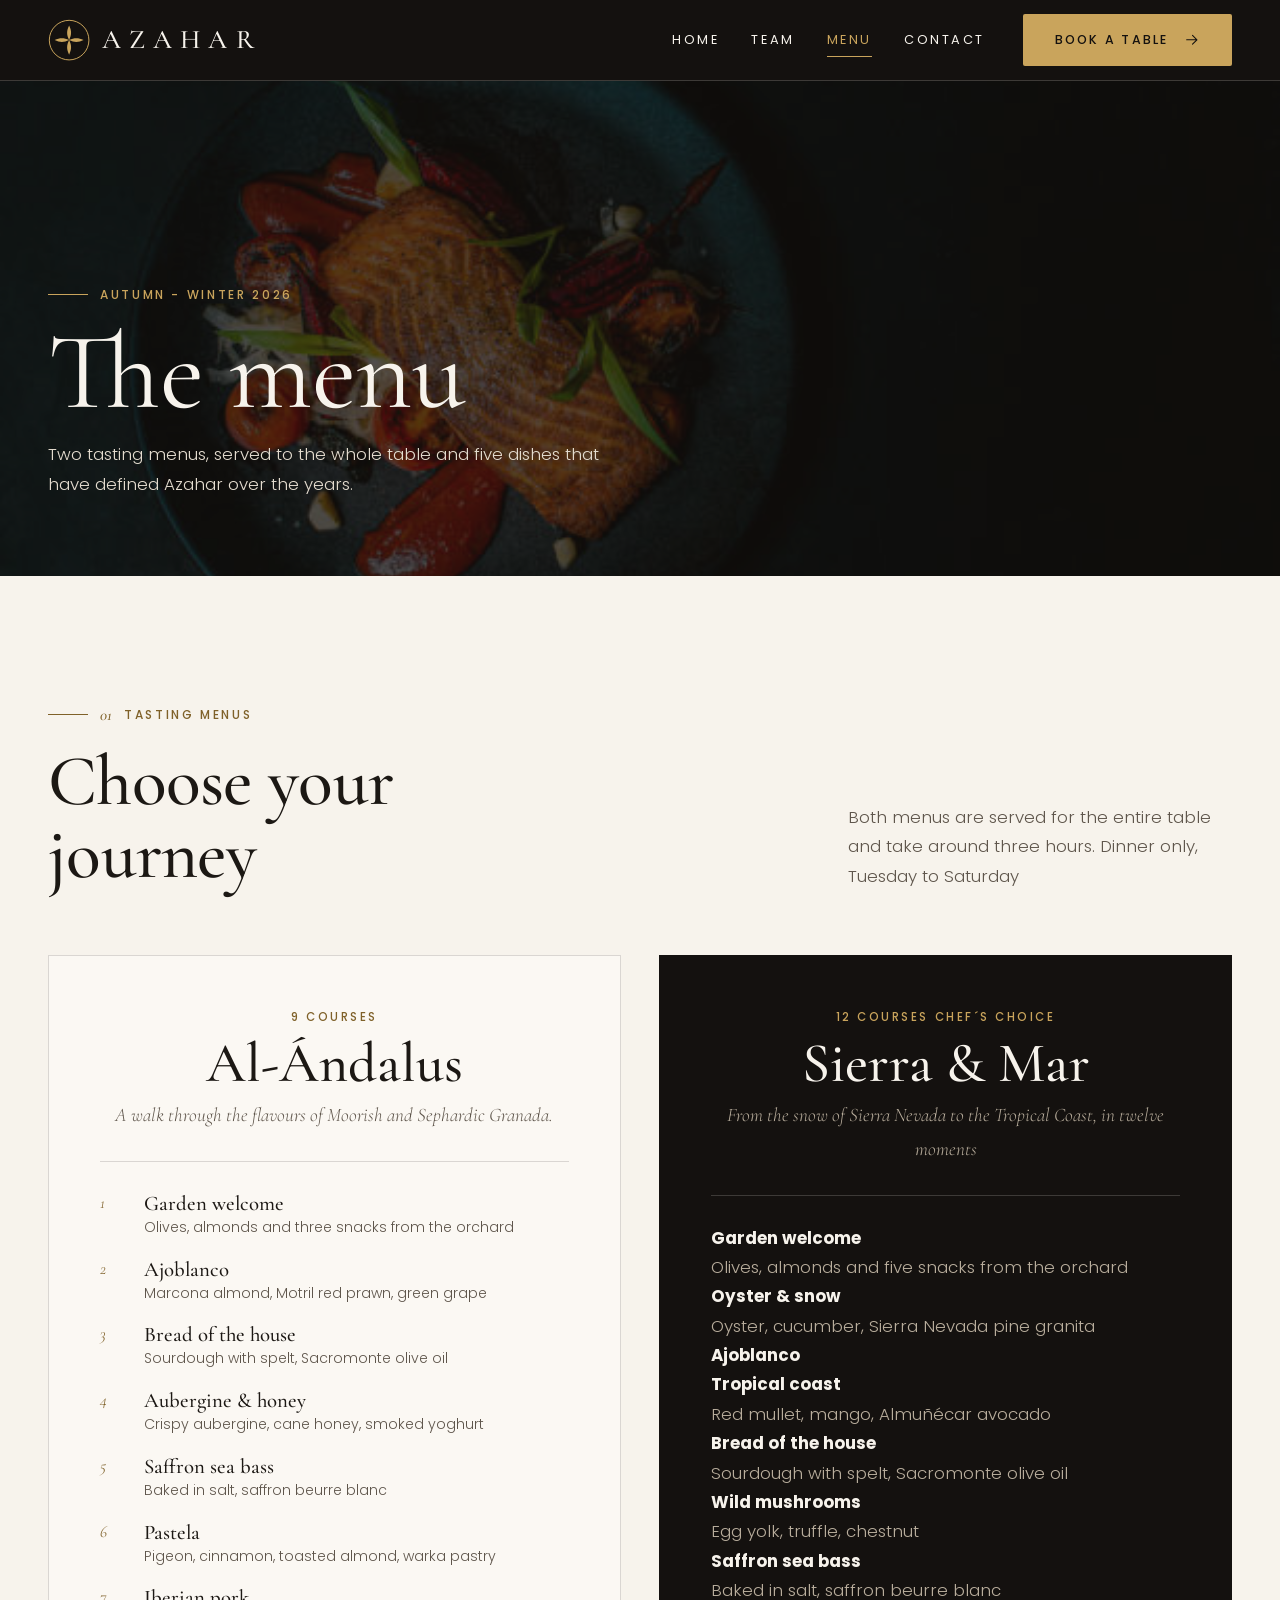
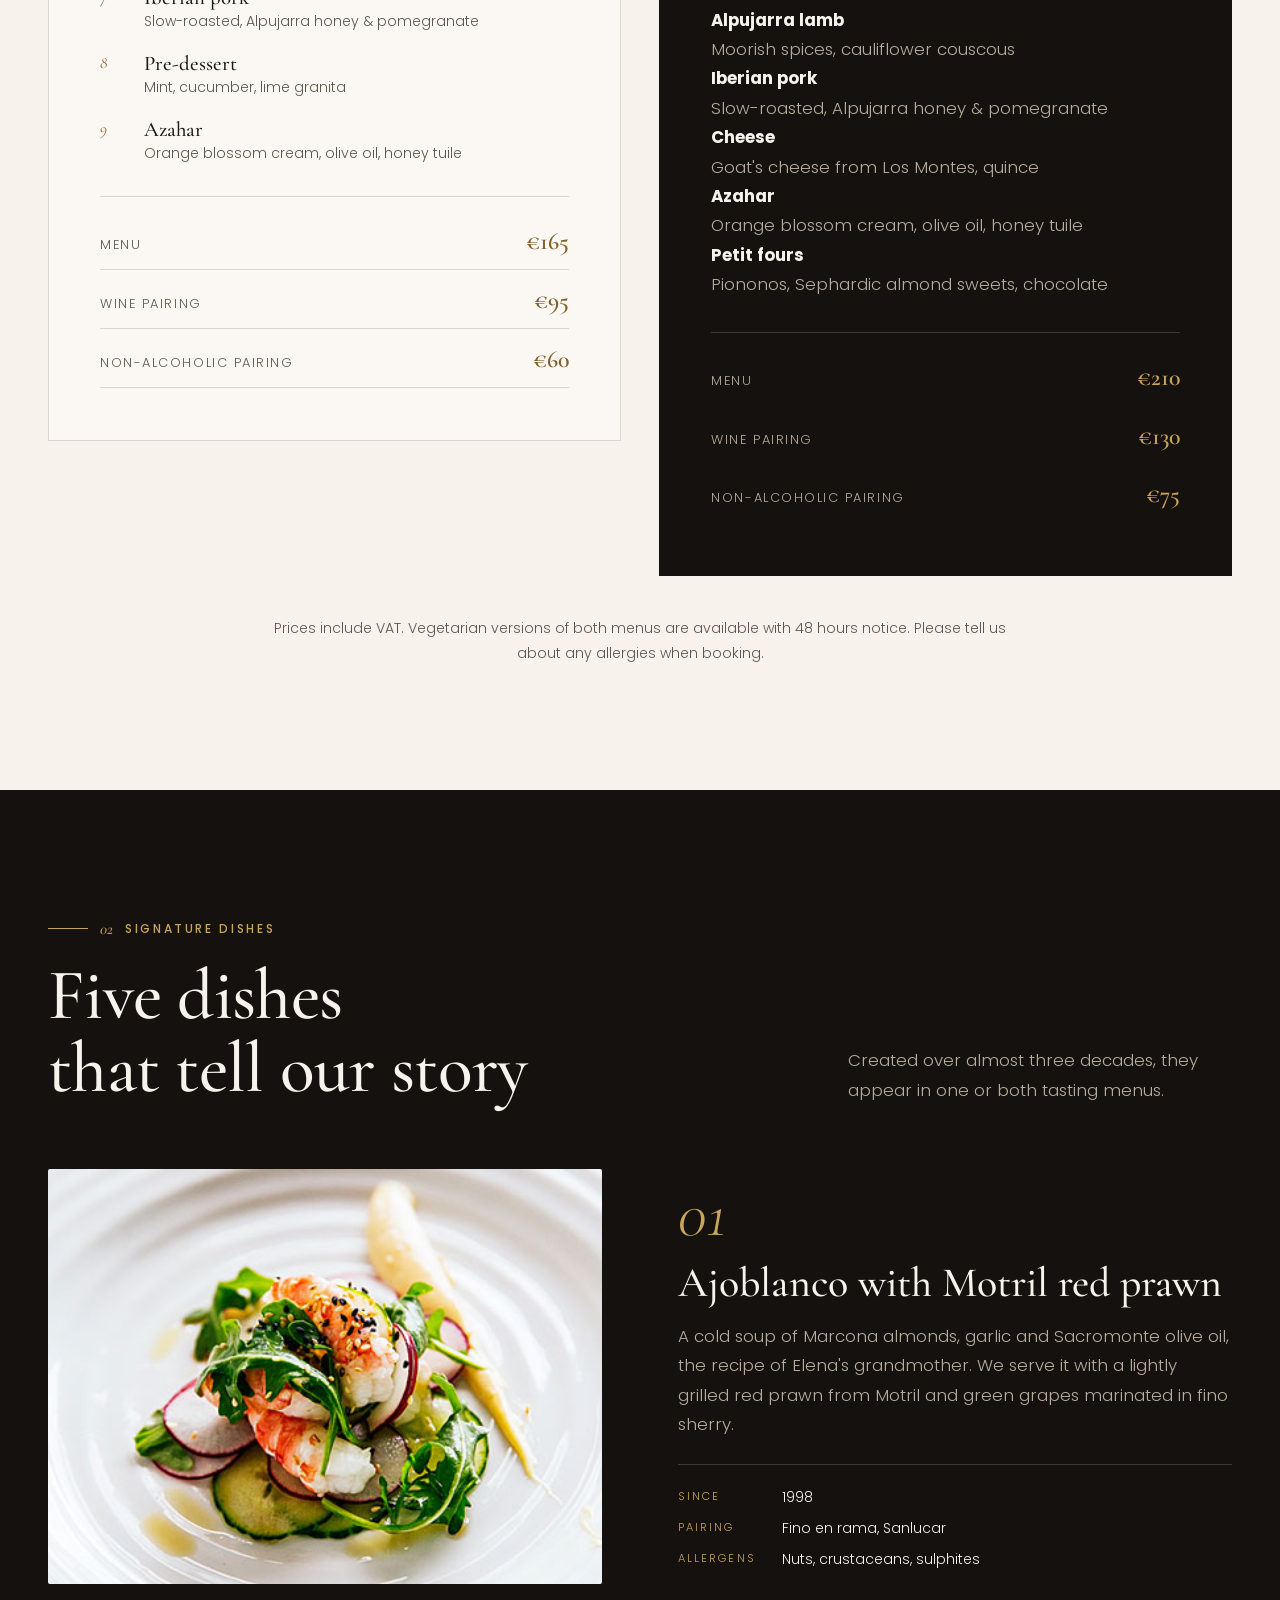
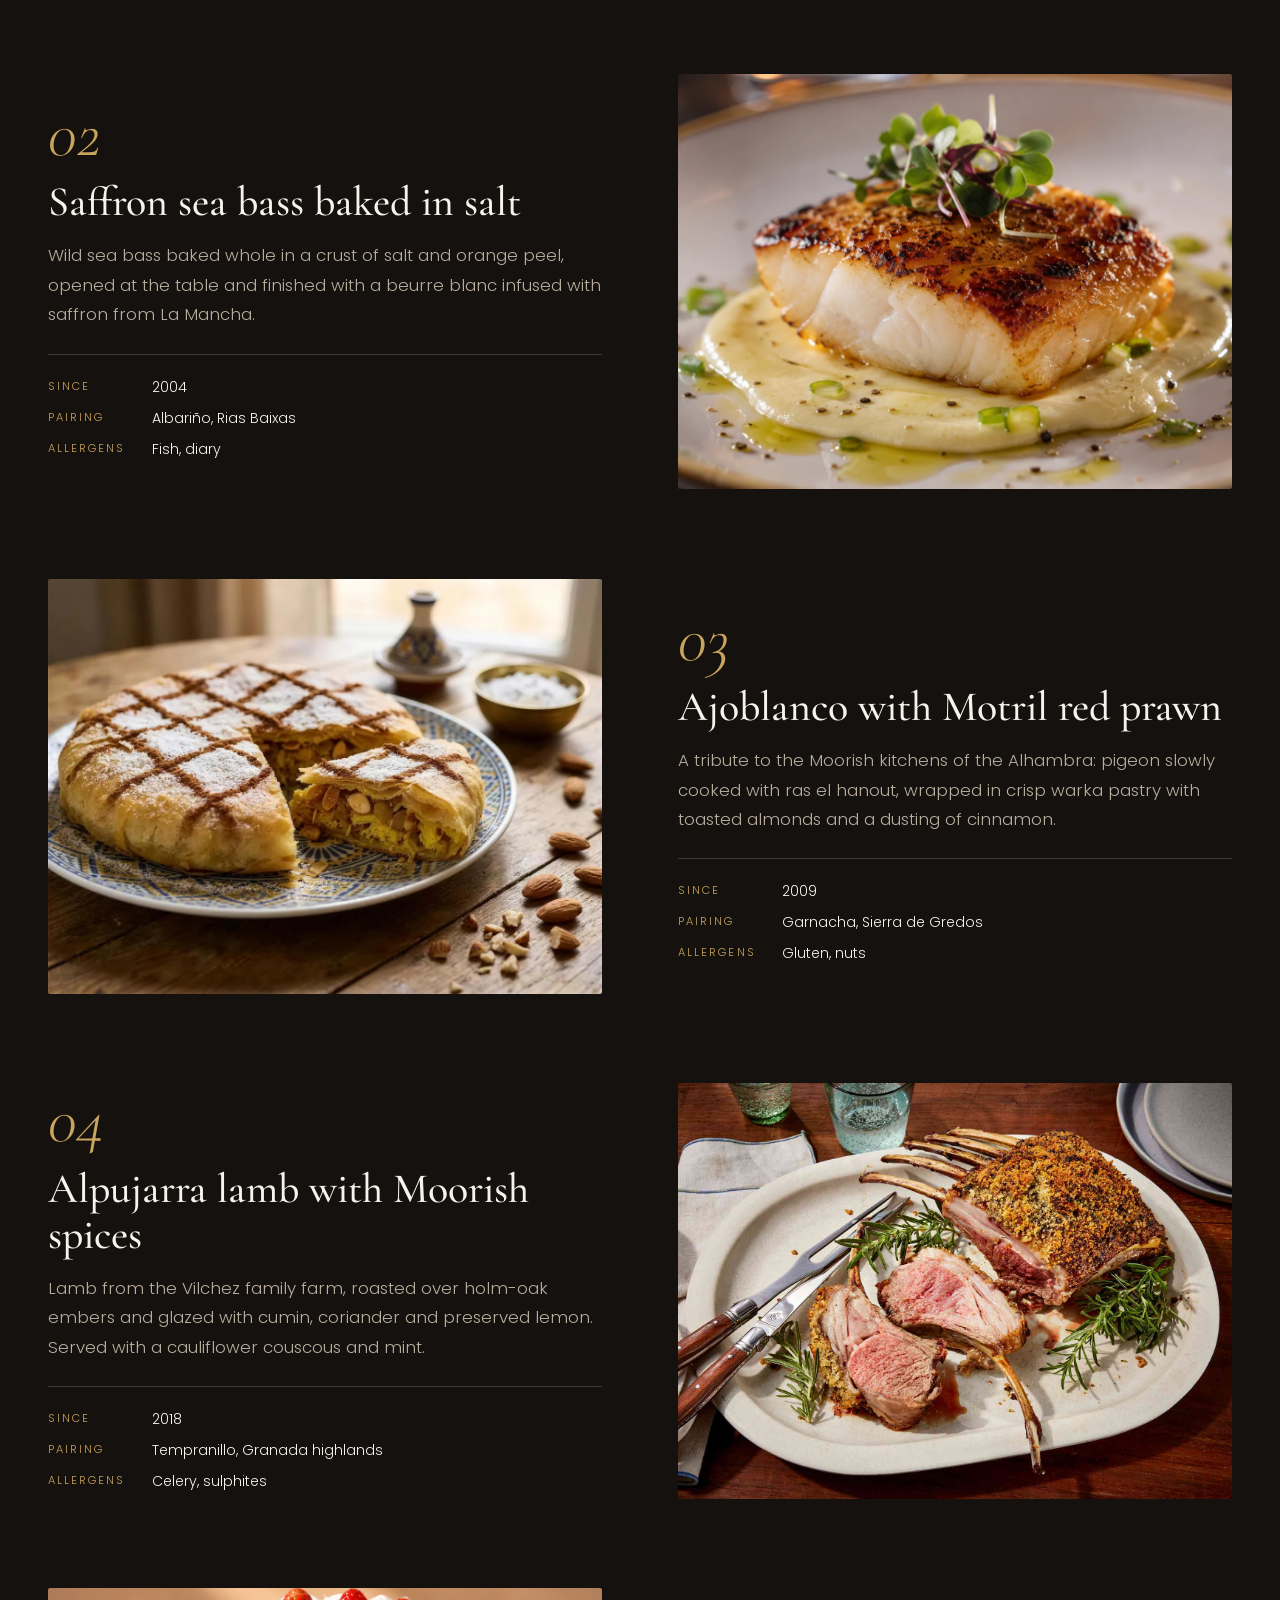
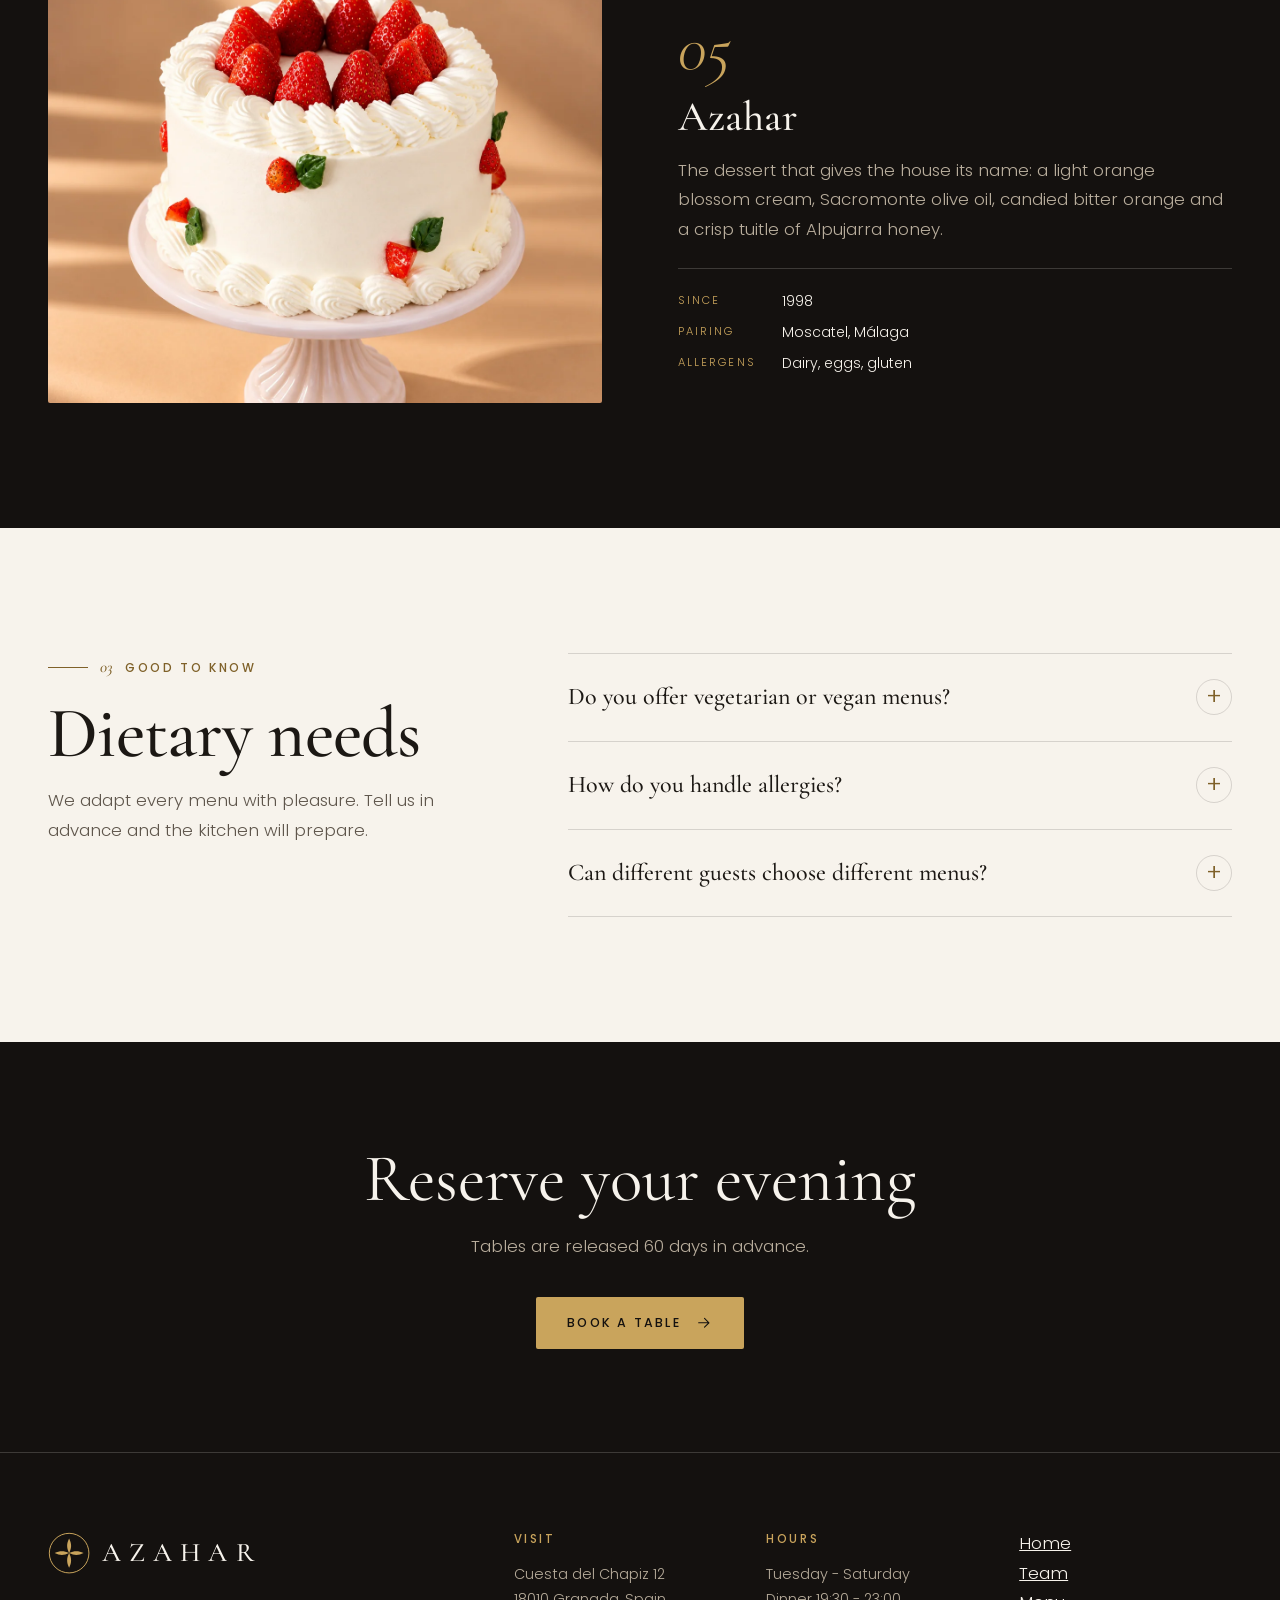
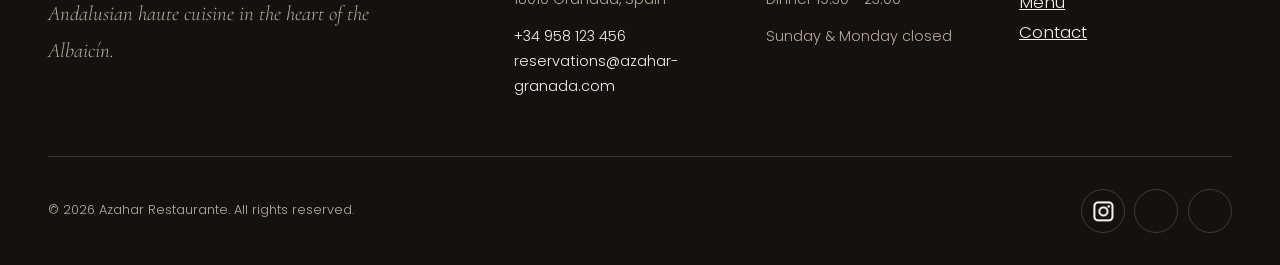
==== commit af83ce40: "Sigo con menu" ====
--- a/menu.html
+++ b/menu.html
@@ -396,7 +396,70 @@
                 </div>
             </div>
         </section>
+
+        <section class="book-banner dark-section">
+            <div class="container book-banner-content">
+                <h2 class="book-banner-title">Reserve your evening</h2>
+                <p>Tables are released 60 days in advance.</p>
+                <a href="contact.html#reservation" class="button gold-button">
+                    <span>Book a table</span>
+                    <svg viewBox="0 0 24 24" fill="none" aria-hidden="true">
+                        <path d="M5 12h14M13 6l6 6-6 6" stroke="currentColor" stroke-width="1.5" stroke-linecap="round"
+                            stroke-linejoin="round" />
+                    </svg>
+                </a>
+            </div>
+        </section>
     </main>
+
+    <!-- ========================= FOOTER ========================= -->
+    <footer class="footer">
+        <div class="container footer-content">
+            <div class="footer-logo">
+                <a href="index.html" class="logo">
+                    <svg class="logo-icon" viewBox="0 0 64 64" aria-hidden="true" focusable="false">
+                        <circle cx="32" cy="32" r="30" fill="none" stroke="currentColor" stroke-width="1.5" />
+                        <path
+                            d="M32 10c4 8 4 14 0 22-4-8-4-14 0-22Zm0 44c-4-8-4-14 0-22 4 8 4 14 0 22ZM10 32c8-4 14-4 22 0-8 4-14 4-22 0Zm44 0c-8 4-14 4-22 0 8-4 14-4 22 0Z"
+                            fill="currentColor" />
+                    </svg>
+                    <span class="logo-text">Azahar</span>
+                </a>
+                <p class="footer-slogan">Andalusian haute cuisine in the heart of the Albaicín.</p>
+            </div>
+
+            <address class="footer-column">
+                <h2 class="footer-title">Visit</h2>
+                <p>Cuesta del Chapiz 12<br>18010 Granada, Spain</p>
+                <p><a>+34 958 123 456</a><br><a>reservations@azahar-granada.com</a></p>
+            </address>
+
+            <div class="footer-column">
+                <h2 class="footer-title">Hours</h2>
+                <p>Tuesday - Saturday<br>Dinner 19:30 - 23:00</p>
+                <p>Sunday & Monday closed</p>
+            </div>
+
+            <nav>
+                <h2></h2>
+                <ul>
+                    <li><a href="index.html">Home</a></li>
+                    <li><a href="team.html">Team</a></li>
+                    <li><a href="menu.html">Menu</a></li>
+                    <li><a href="contact.html">Contact</a></li>
+                </ul>
+            </nav>
+
+            <div class="footer-bottom">
+                <p>© 2026 Azahar Restaurante. All rights reserved.</p>
+                <ul class="social-list">
+                    <li><a href="https://www.instagram.com/" target="_blank"><img src="img/instagram.jpg" alt=""></a></li>
+                    <li><a href="https://www.instagram.com/" target="_blank"><img src=""></a></li>
+                    <li><a href="https://www.tripadvisor.com/" target="_blank"></a></li>
+                </ul>
+            </div>
+        </div>
+    </footer>
 </body>
 
 </html>
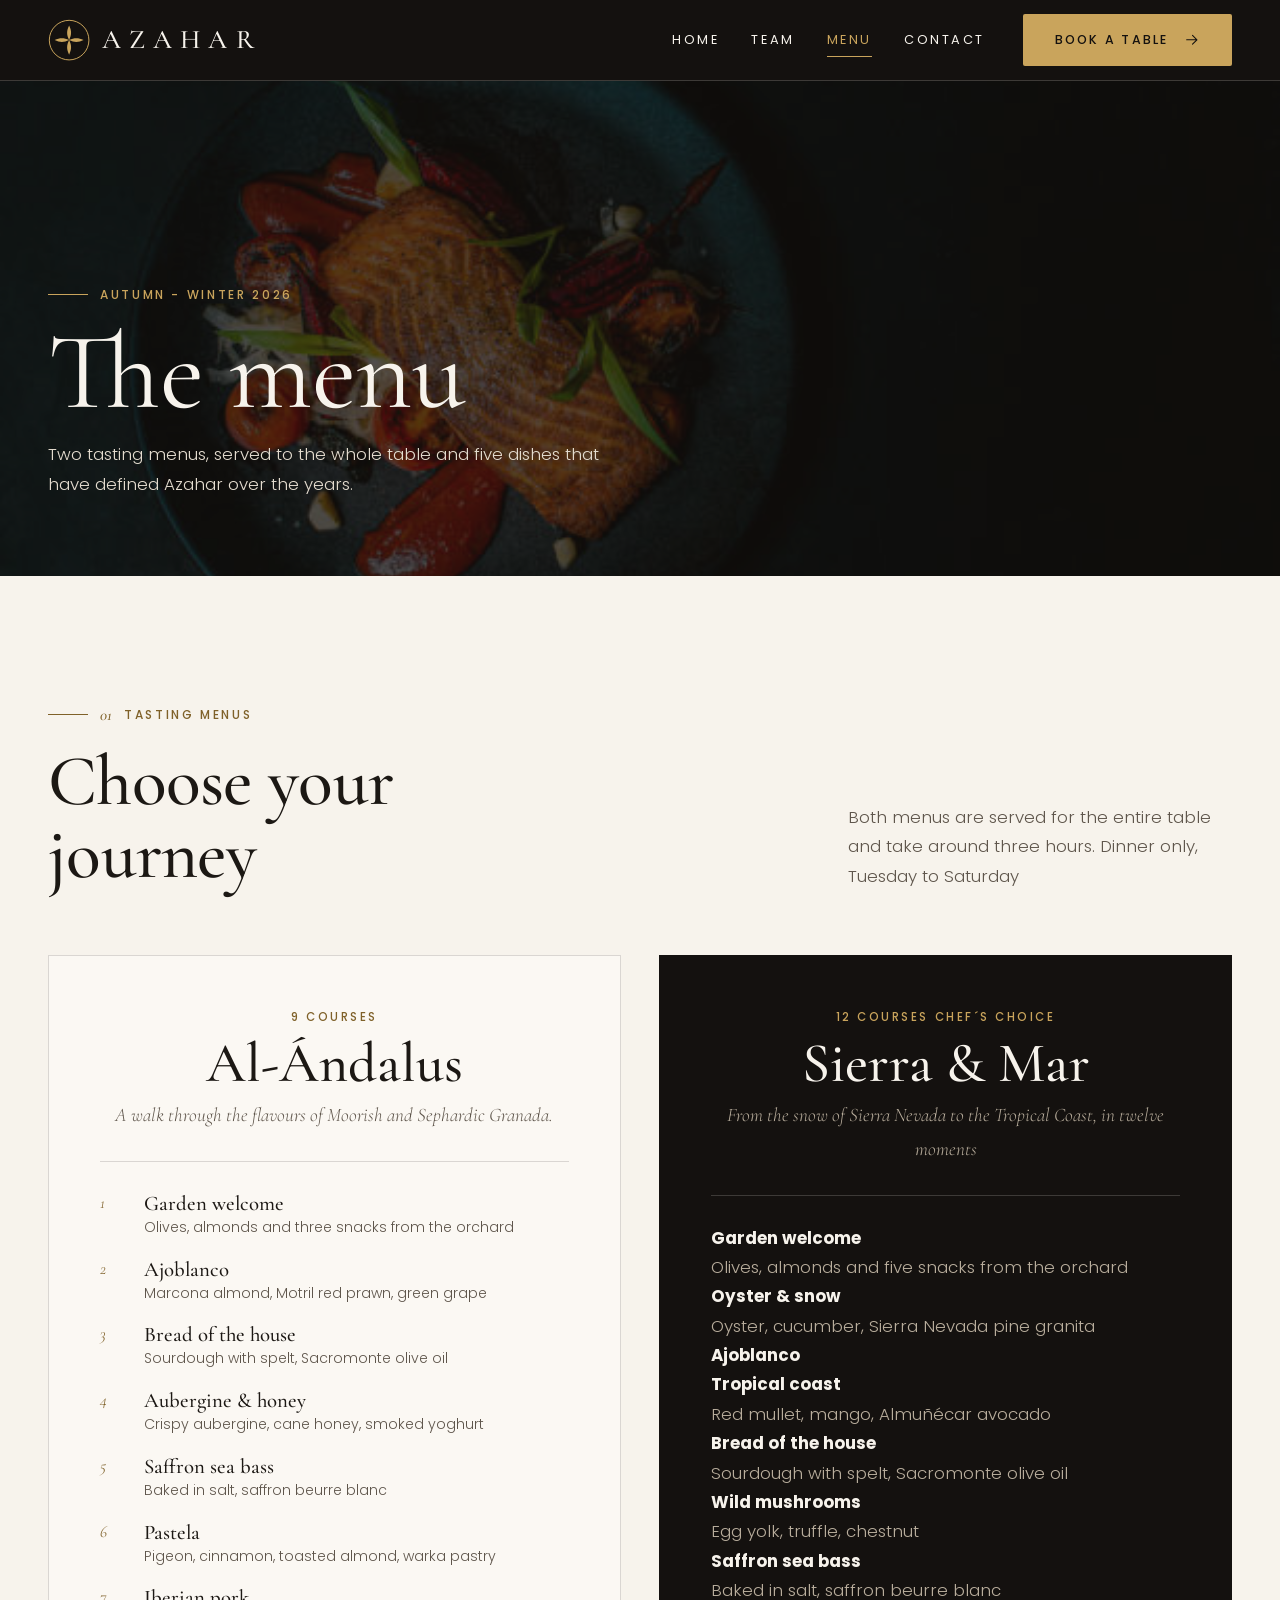
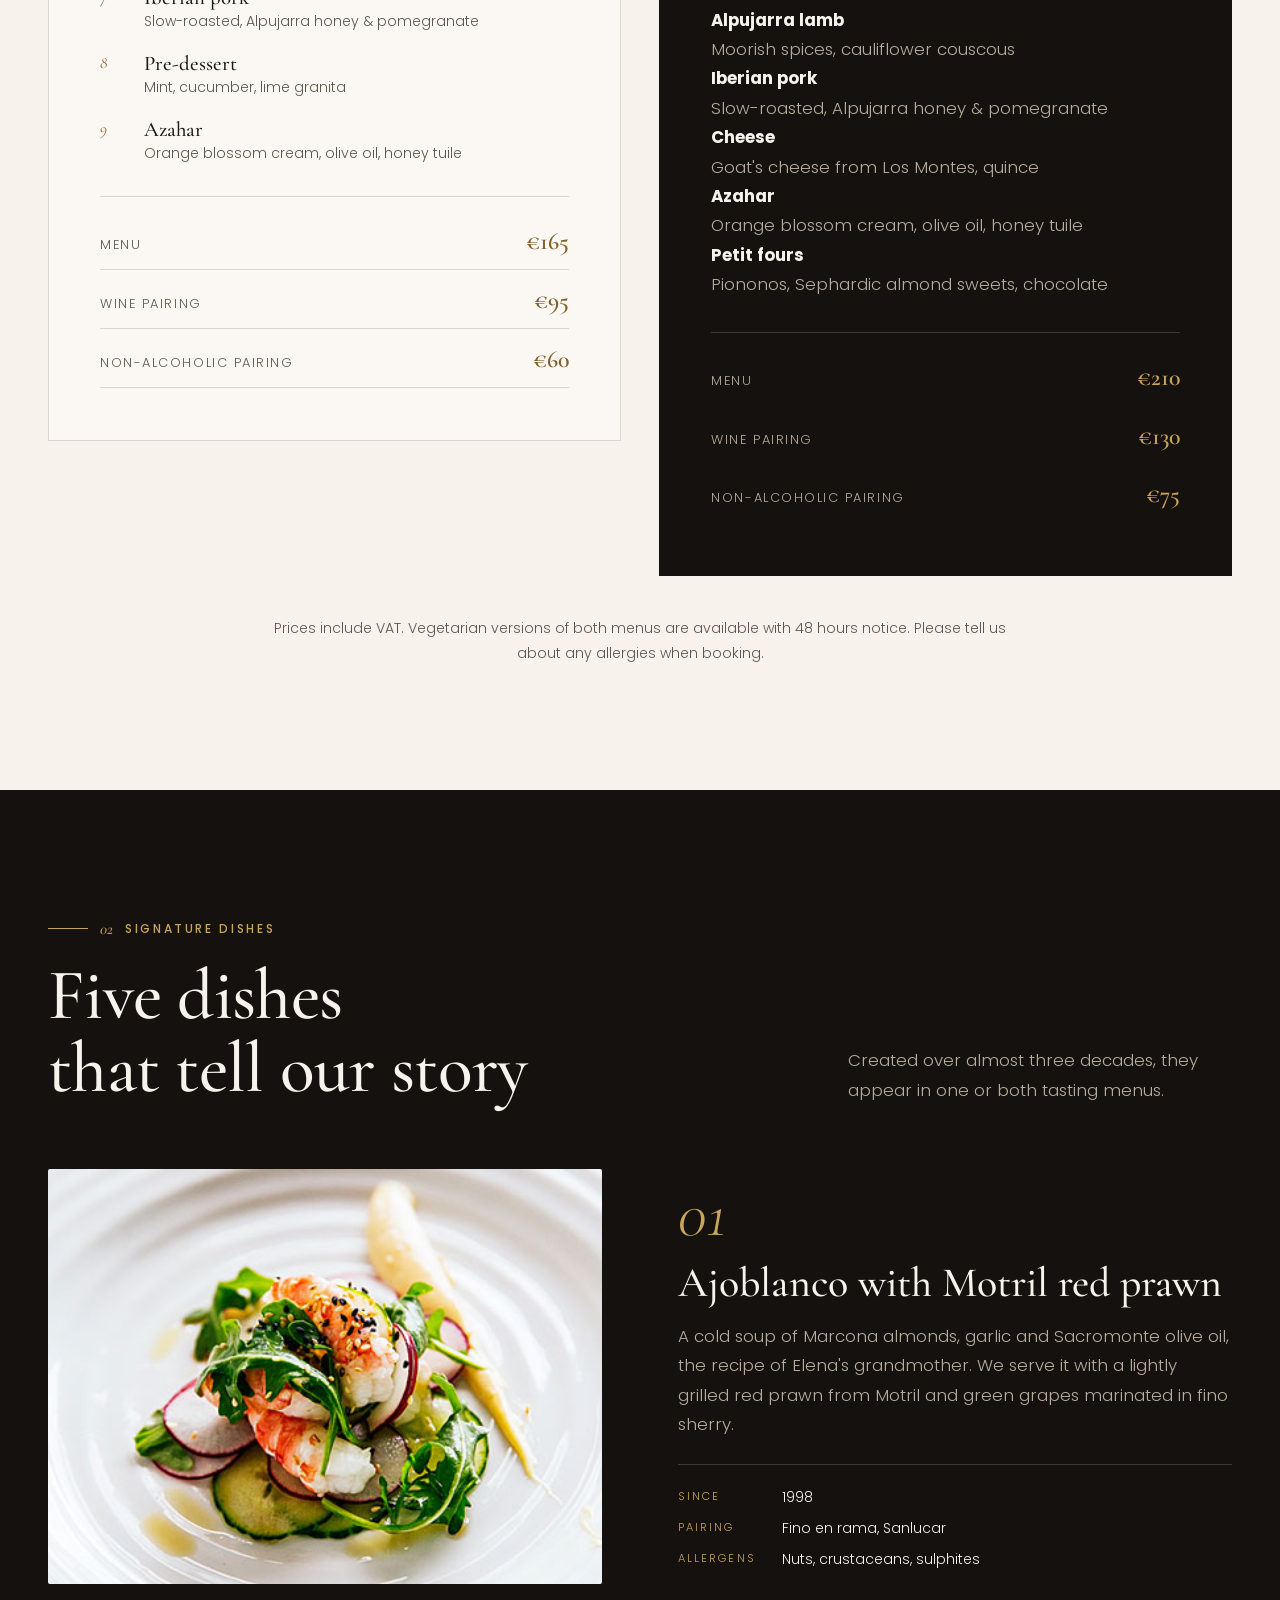
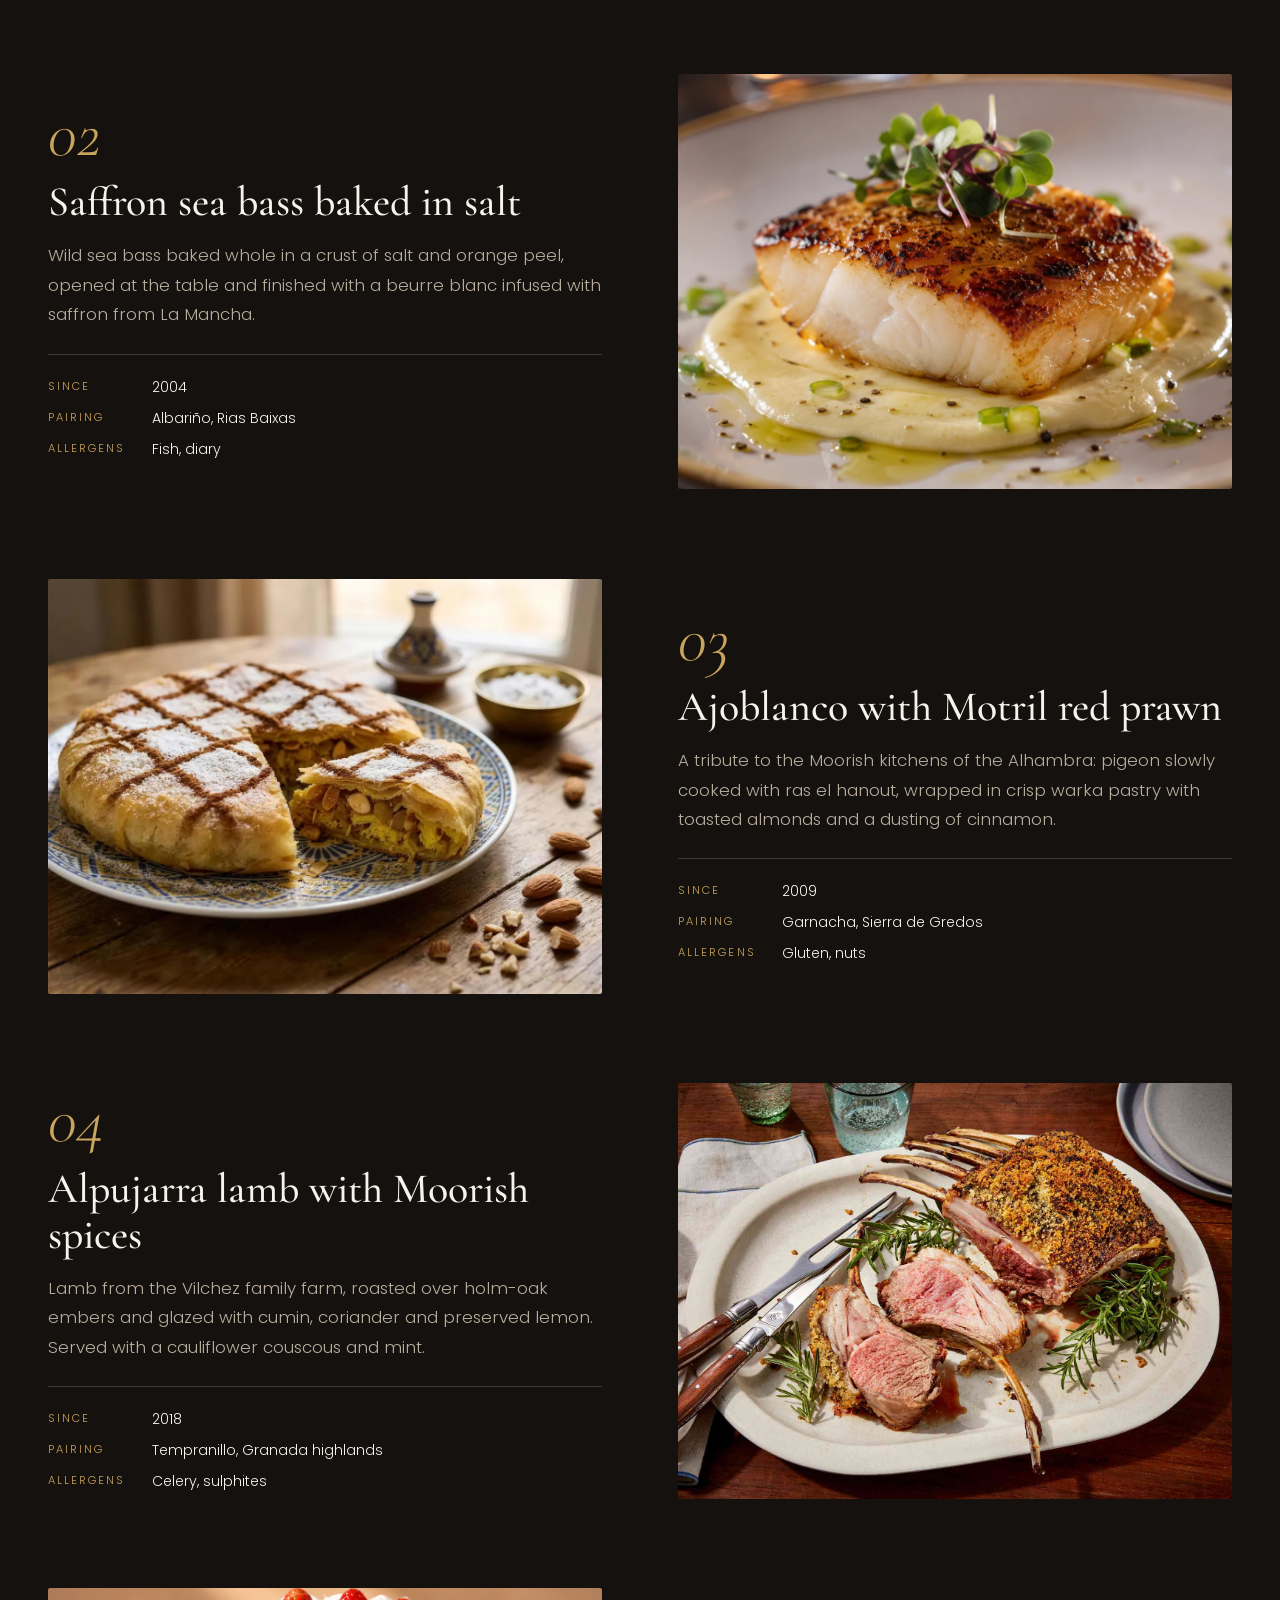
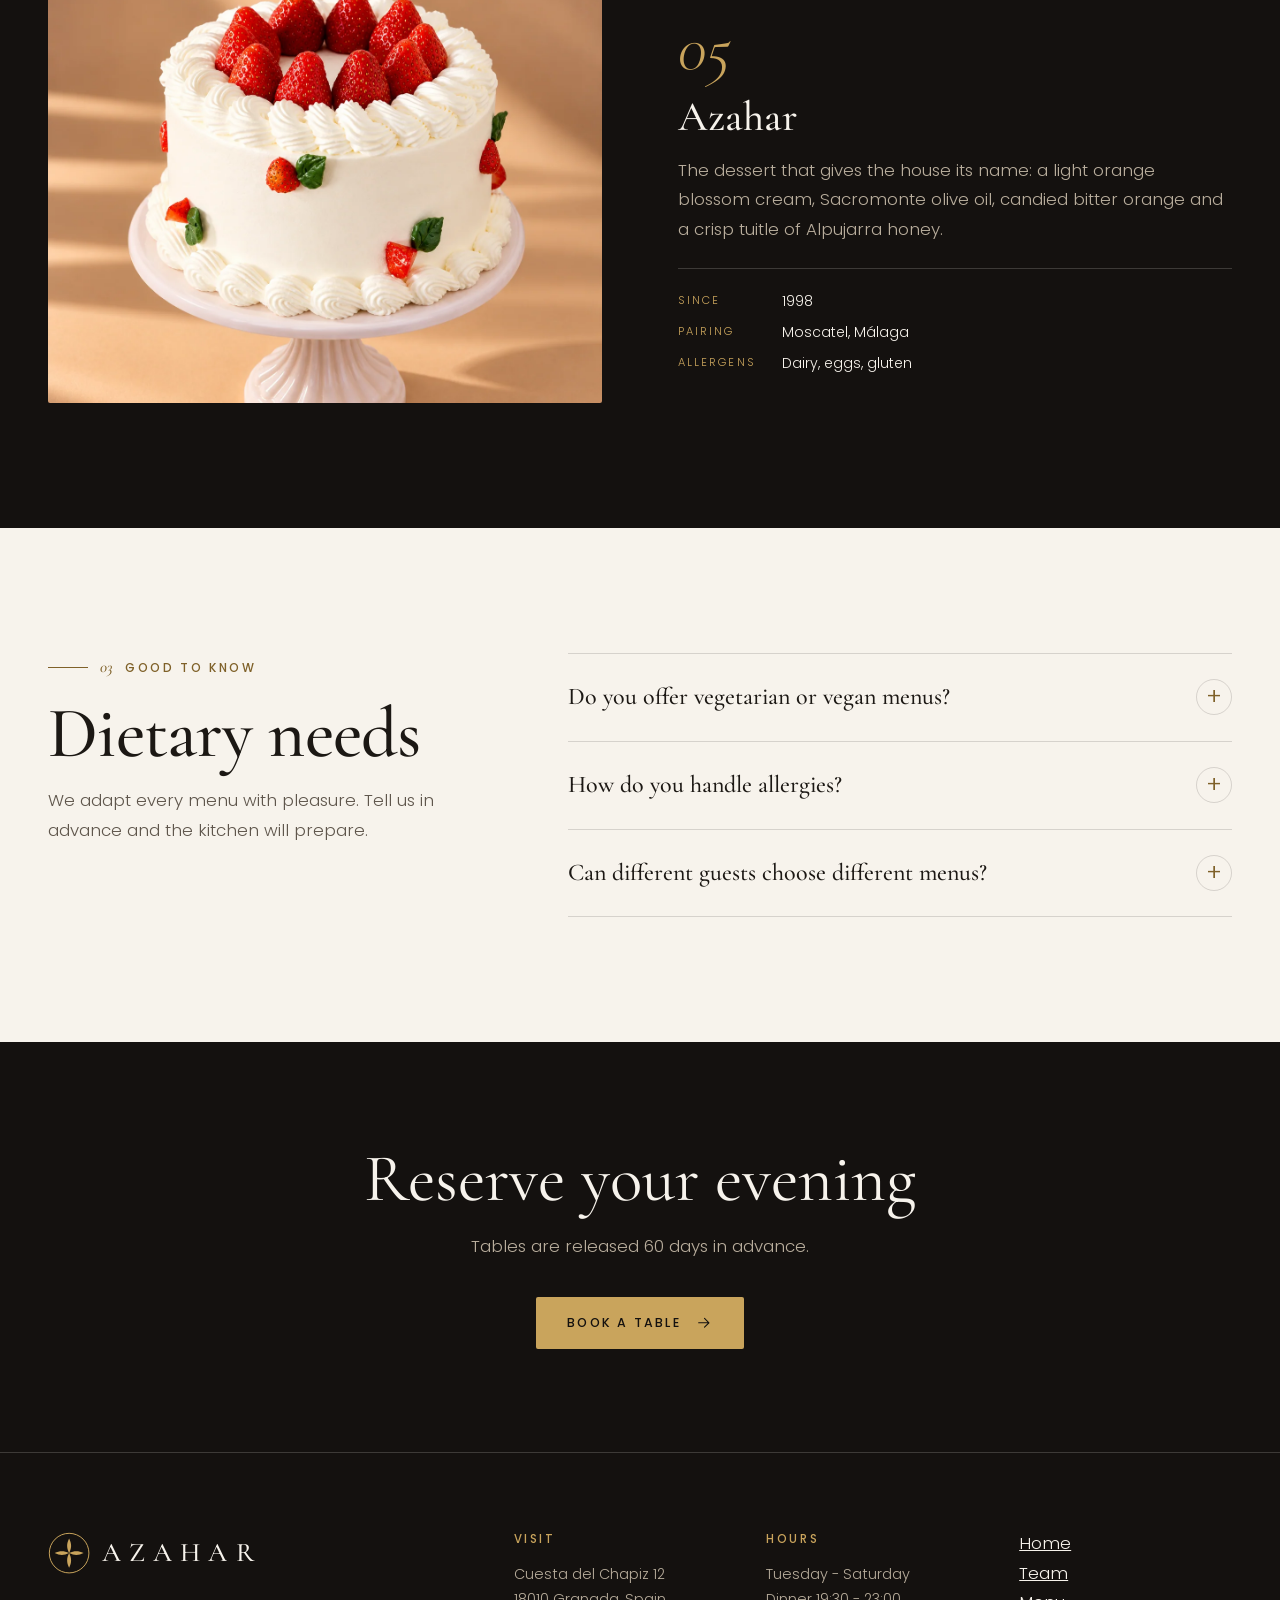
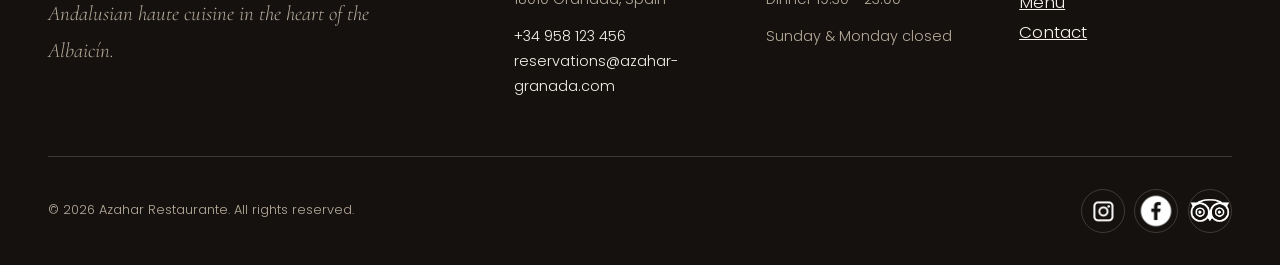
==== commit 8e04b11c: "Cambio los logos de las redes sociales" ====
--- a/menu.html
+++ b/menu.html
@@ -454,8 +454,8 @@
                 <p>© 2026 Azahar Restaurante. All rights reserved.</p>
                 <ul class="social-list">
                     <li><a href="https://www.instagram.com/" target="_blank"><img src="img/instagram.jpg" alt=""></a></li>
-                    <li><a href="https://www.instagram.com/" target="_blank"><img src=""></a></li>
-                    <li><a href="https://www.tripadvisor.com/" target="_blank"></a></li>
+                    <li><a href="https://www.facebook.com/" target="_blank"><img src="img/facebook.jpg"></a></li>
+                    <li><a href="https://www.tripadvisor.com/" target="_blank"><img src="img/tripadvisor.jpg" alt=""></a></li>
                 </ul>
             </div>
         </div>
